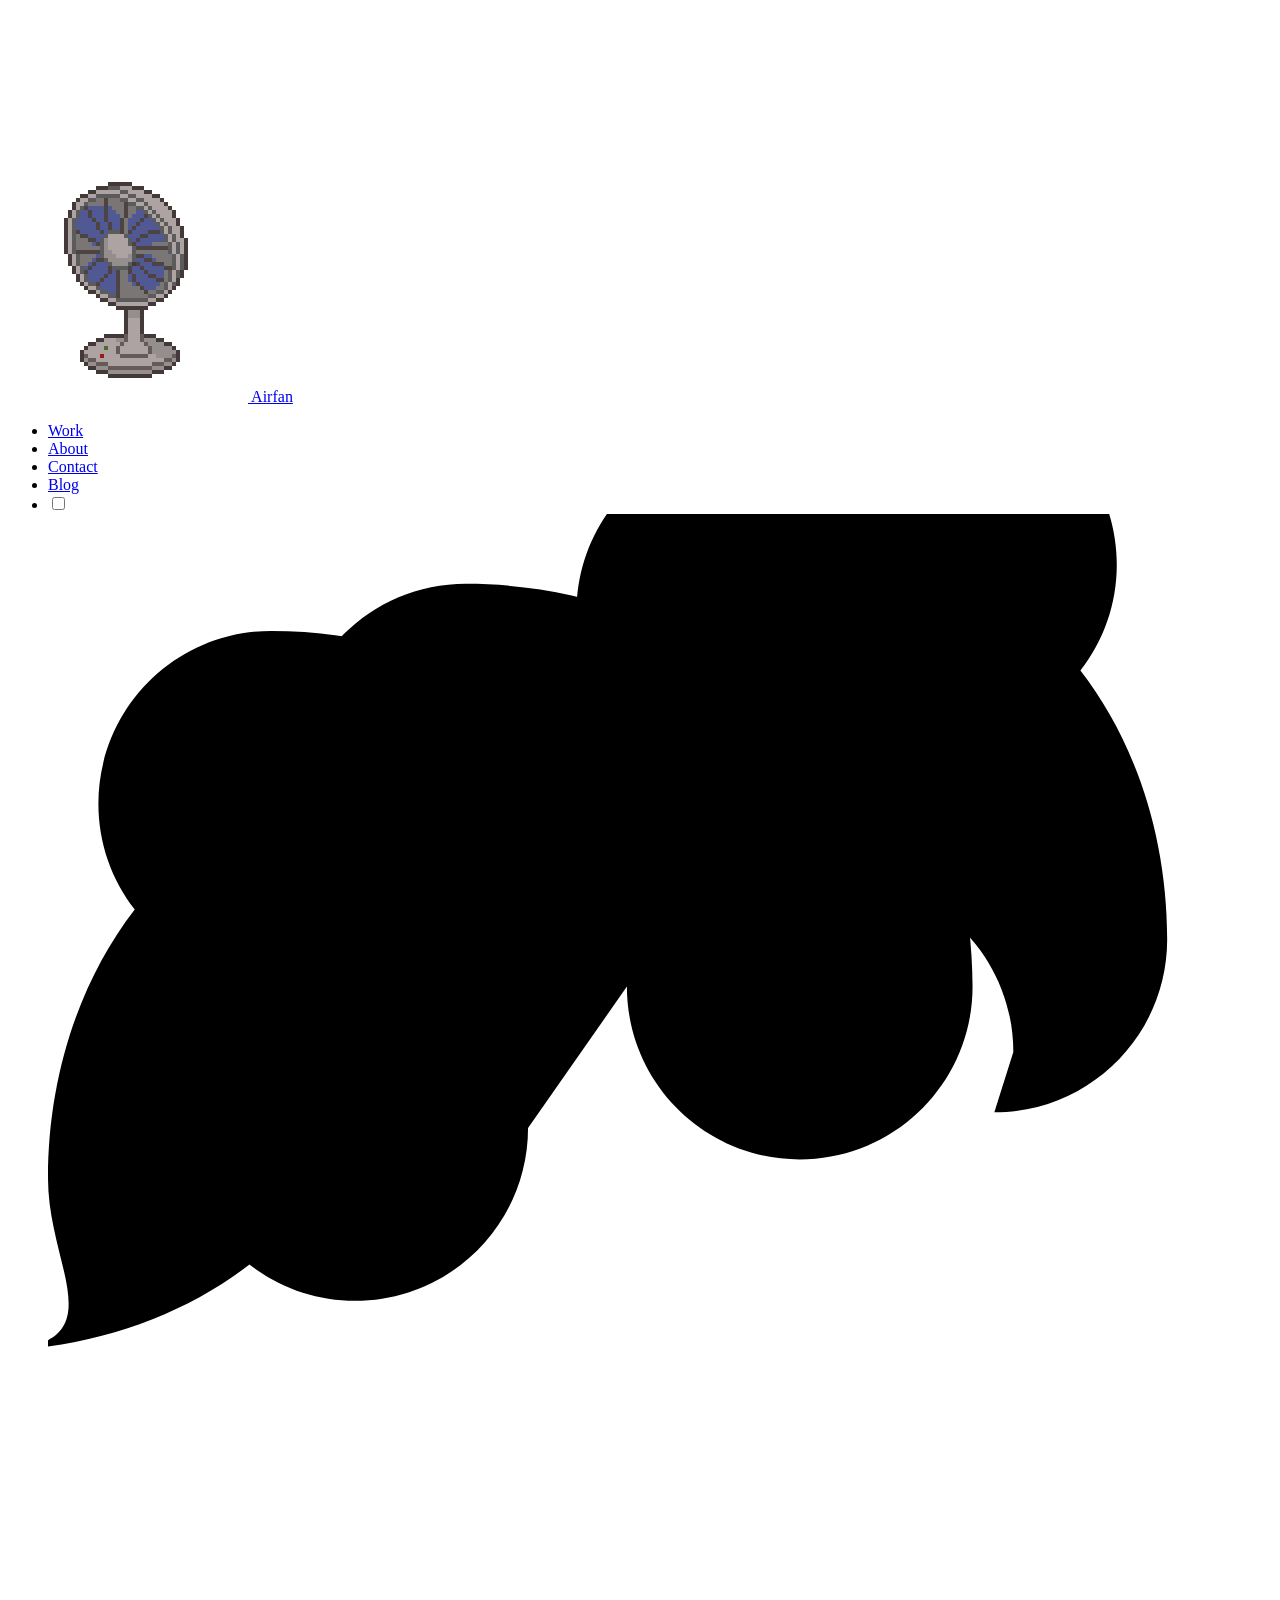
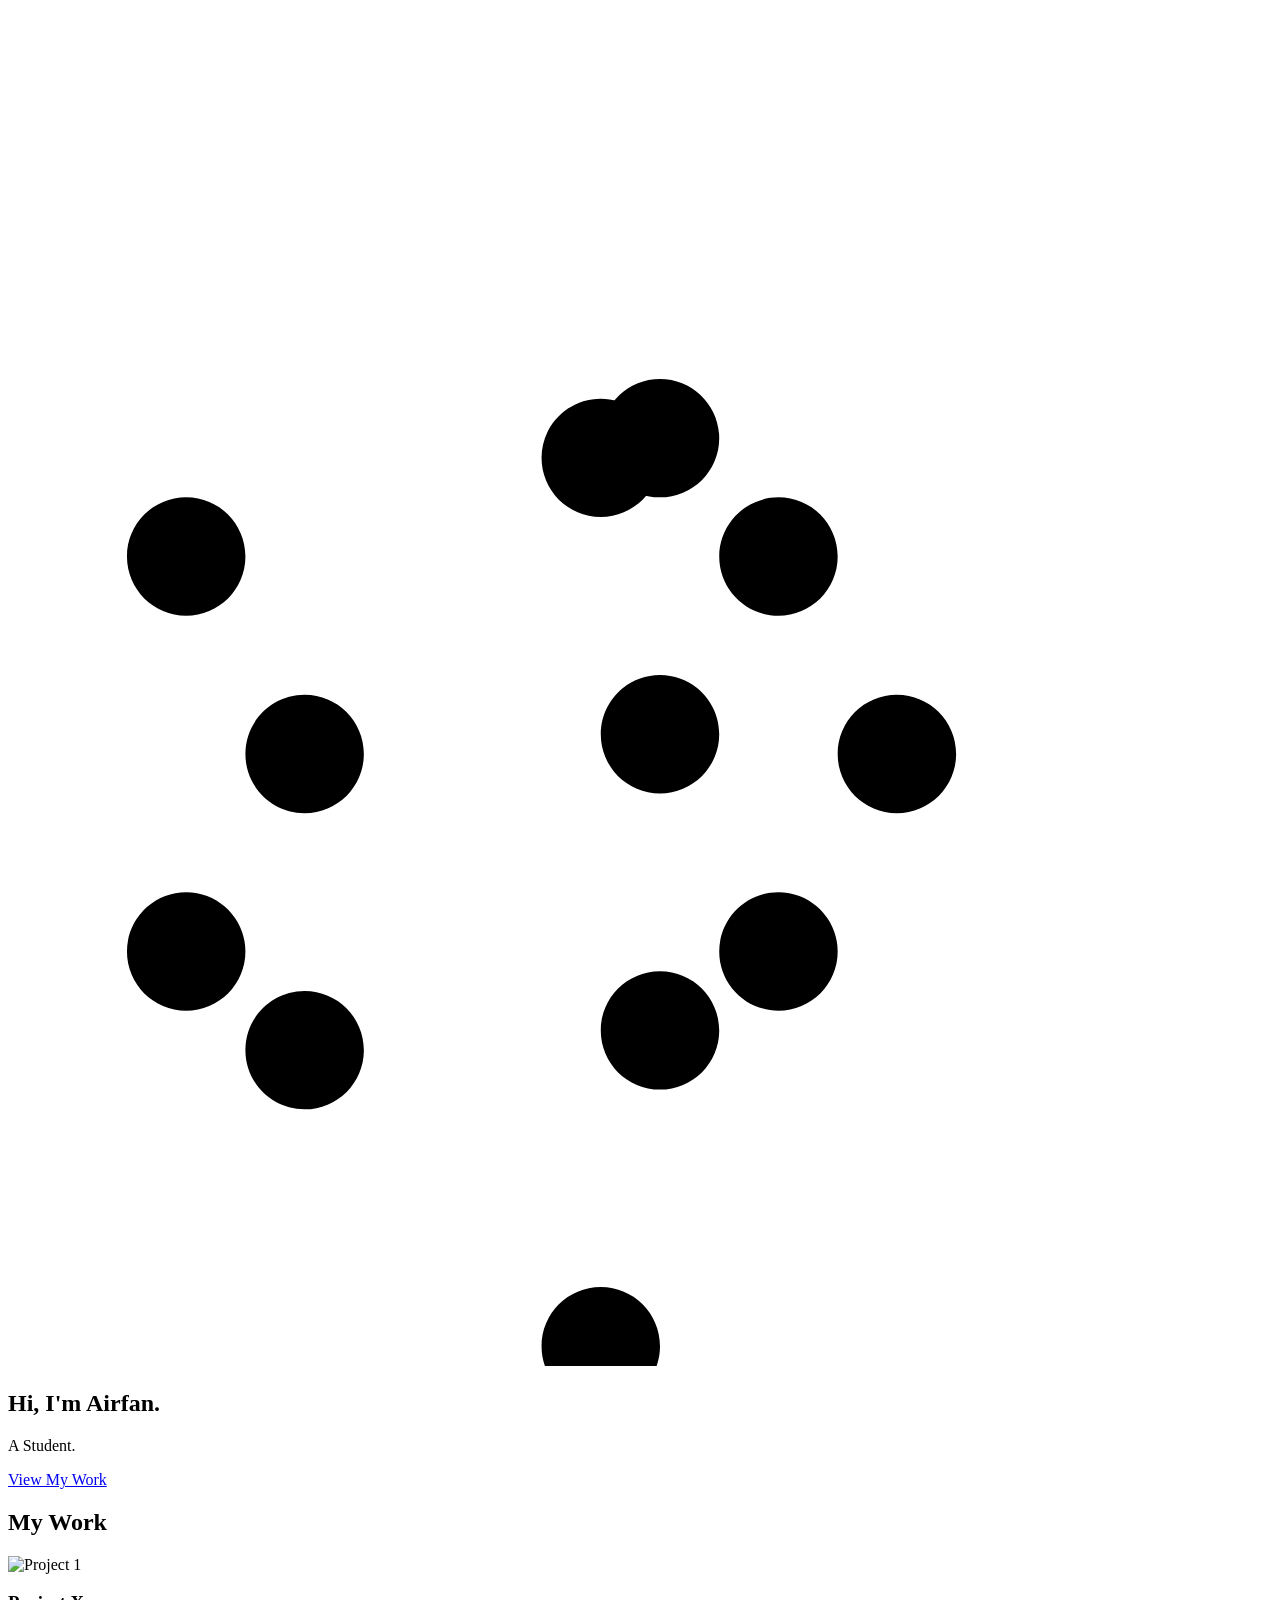
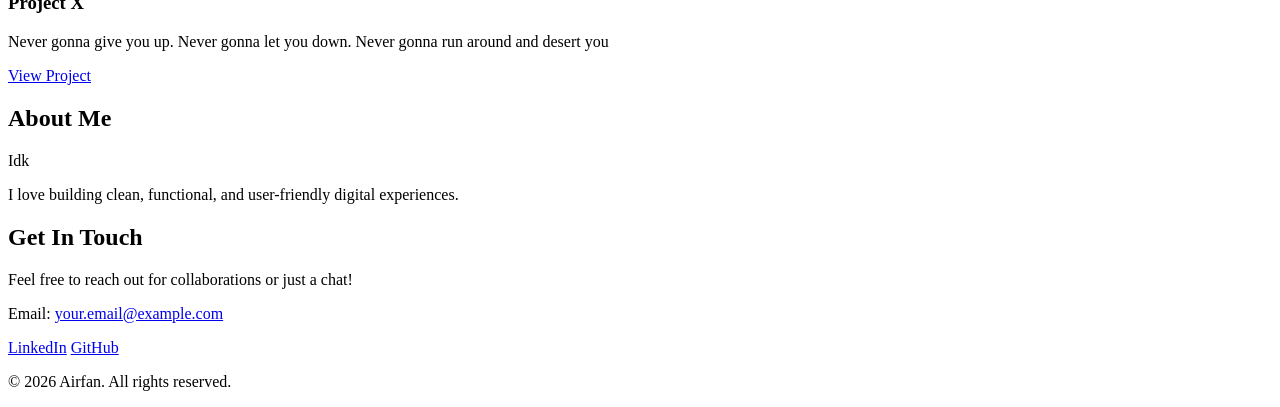
==== web/index.html @ 9eb2eecf "Add files via upload" ====
<!DOCTYPE html>
<html lang="en">
<head>
<head><meta http-equiv="Content-Type" content="text/html; charset=UTF-8">
<meta content="Airfan's Website" property="og:title">
    <meta content="Free stuff 👀🤫" property="og:description">
    <meta content="https://airfan.only-fans.club/" property="og:url">
    <meta content="https://ih1.redbubble.net/image.2332544247.4828/st,small,507x507-pad,600x600,f8f8f8.jpg" property="og:image">
    <meta content="00AFF0" data-react-helmet="true" name="theme-color">

    <meta charset="UTF-8">
    <meta name="viewport" content="width=device-width, initial-scale=1.0">
    <title>Airfan - Portfolio</title>
    <link rel="stylesheet" href="styles.css">
<link rel="shortcut icon" href="deskfan.webp">

    <link href="https://fonts.googleapis.com/css2?family=Inter:wght@400;700&display=swap" rel="stylesheet">
</head>
<body>
    <canvas id="matrixCanvas"></canvas>
    <header>
        <div class="container">
            <a href="#" class="logo"><img src="deskfan.webp" alt="Desk Fan Icon" class="logo-icon"> Airfan</a>
            <nav>
                <ul>
                    <li><a href="#work">Work</a></li>
                    <li><a href="#about">About</a></li>
                    <li><a href="#contact">Contact</a></li>
                    <li><a href="https://airfan.only-fans.club/" target="_blank">Blog</a></li>
                    <li>
                        <div class="toggle-container">
                            <input type="checkbox" id="darkmode-toggle" class="darkmode-toggle">
                            <label for="darkmode-toggle" class="toggle-label">
                                <svg version="1.1" xmlns="http://www.w3.org/2000/svg" viewBox="0 0 496 496" class="moon">
                                    <path fill="currentColor" d="M194.526 248.814c0 38.69-31.346 70.035-70.035 70.035-16.143 0-31.026-5.467-42.85-14.733-28.56 22.091-66.974 35.155-108.974 35.155C31.346 339.269 0 307.923 0 269.234c0-42 13.064-80.414 35.155-108.974-9.266-11.823-14.733-26.707-14.733-42.85 0-38.69 31.346-70.035 70.035-70.035 42 0 80.414 13.064 108.974 35.155 9.266-11.823 14.733-26.707 14.733-42.85 0-38.69 31.346-70.035 70.035-70.035s70.035 31.346 70.035 70.035c0 16.143-5.467 31.026-14.733 42.85 22.091 28.56 35.155 66.974 35.155 108.974 0 38.69-31.346 70.035-70.035 70.035s-70.035-31.346-70.035-70.035zm196.657-30.824c0-38.69-31.346-70.035-70.035-70.035-16.143 0-31.026-5.467-42.85-14.733-28.56 22.091-66.974 35.155-108.974 35.155-38.69 0-70.035-31.346-70.035-70.035s31.346-70.035 70.035-70.035c42 0 80.414 13.064 108.974 35.155 9.266-11.823 14.733-26.707 14.733-42.85 0-38.69 31.346-70.035 70.035-70.035s70.035 31.346 70.035 70.035c0 16.143-5.467 31.026-14.733 42.85 22.091 28.56 35.155 66.974 35.155 108.974 0 38.69-31.346 70.035-70.035 70.035z"/>
                                </svg>
                                <svg version="1.1" xmlns="http://www.w3.org/2000/svg" viewBox="0 0 496 496" class="sun">
                                    <path fill="currentColor" d="M248 96c-13.255 0-24 10.745-24 24s10.745 24 24 24 24-10.745 24-24-10.745-24-24-24zm0 120c-13.255 0-24 10.745-24 24s10.745 24 24 24 24-10.745 24-24-10.745-24-24-24zm0 120c-13.255 0-24 10.745-24 24s10.745 24 24 24 24-10.745 24-24-10.745-24-24-24zM128 248c0-13.255-10.745-24-24-24s-24 10.745-24 24 10.745 24 24 24 24-10.745 24-24zm240 0c0-13.255-10.745-24-24-24s-24 10.745-24 24 10.745 24 24 24 24-10.745 24-24zm-120-120c0-13.255-10.745-24-24-24s-24 10.745-24 24 10.745 24 24 24 24-10.745 24-24zm-120 240c0-13.255-10.745-24-24-24s-24 10.745-24 24 10.745 24 24 24 24-10.745 24-24zm240-120c0-13.255-10.745-24-24-24s-24 10.745-24 24 10.745 24 24 24 24-10.745 24-24zm-120 240c0-13.255-10.745-24-24-24s-24 10.745-24 24 10.745 24 24 24 24-10.745 24-24zM80 168c0-13.255-10.745-24-24-24s-24 10.745-24 24 10.745 24 24 24 24-10.745 24-24zm0 160c0-13.255-10.745-24-24-24s-24 10.745-24 24 10.745 24 24 24 24-10.745 24-24zm240-160c0-13.255-10.745-24-24-24s-24 10.745-24 24 10.745 24 24 24 24-10.745 24-24zm0 160c0-13.255-10.745-24-24-24s-24 10.745-24 24 10.745 24 24 24 24-10.745 24-24z"/>
                                </svg>
                            </label>
                        </div>
                        </li>
                </ul>
            </nav>
        </div>
    </header>

   <section id="hero" class="hero-section">
    <div class="container">
        <h1>Hi, I'm <span>Airfan</span>.</h1> 
        <p>A Student.</p>
        <a href="#work" class="btn">View My Work</a>
    </div>
</section>
    <section id="work" class="work-section">
        <div class="container">
            <h2>My Work</h2>
            <div class="project-grid">
                <div class="project-item">
                    <img src="https://www.icegif.com/wp-content/uploads/2023/01/icegif-162.gif" alt="Project 1">
                    <h3>Project X</h3>
                    <p>Never gonna give you up. Never gonna let you down. Never gonna run around and desert you</p>
                    <a href="projects/project1.html" class="project-link">View Project</a>
                </div>
                </div>
        </div>
    </section>

    <section id="about" class="about-section">
        <div class="container">
            <h2>About Me</h2>
            <p>Idk</p>
            <p>I love building clean, functional, and user-friendly digital experiences.</p>
        </div>
    </section>

    <section id="contact" class="contact-section">
        <div class="container">
             <h2>Get In Touch</h2>
<p>Feel free to reach out for collaborations or just a chat!</p>
<p>Email: <a href="mailto:your.email@example.com">your.email@example.com</a></p>
<div class="social-links">
<a href="https://linkedin.com/in/yourprofile" target="_blank">LinkedIn</a>
<a href="https://github.com/yourprofile" target="_blank">GitHub</a>
</div>
</div>
</section>

    </main>

<footer>
    <div class="container">
        <p>&copy; <span id="currentYear"></span> Airfan. All rights reserved.</p>
    </div>
</footer>

<script src="script.js"></script>
<script src="matrix-script.js"></script>
<script>
    document.getElementById('currentYear').textContent = new Date().getFullYear();
</script>
</body>
</html>
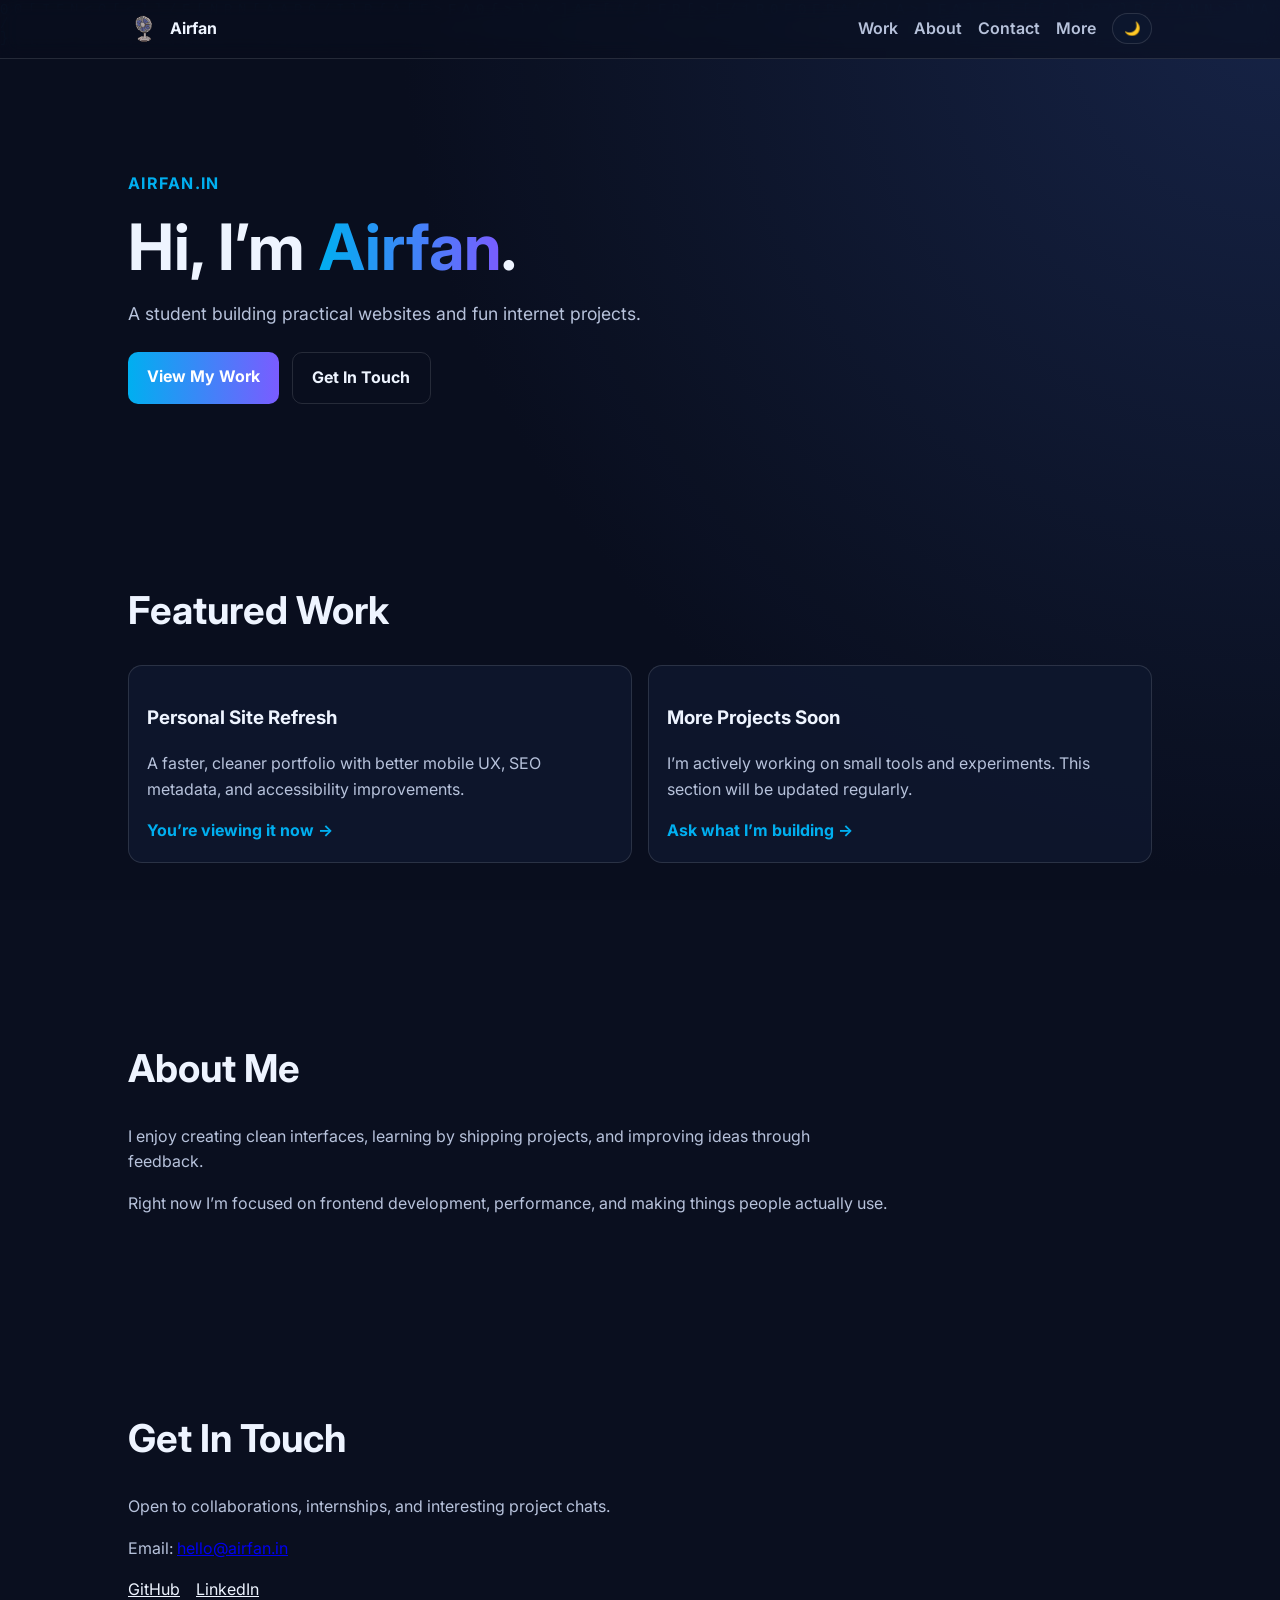
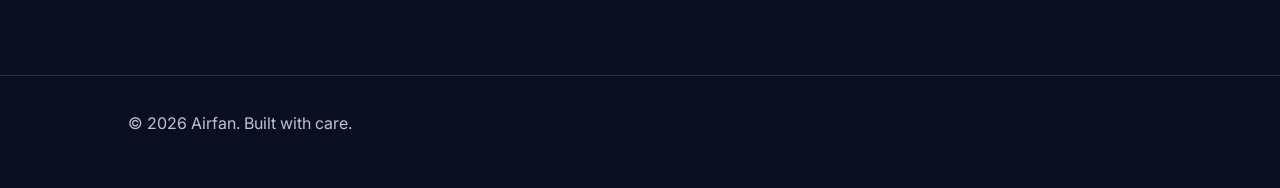
==== commit 910259e2: "Improve airfan.in homepage UX, content, and reliability" ====
--- a/web/index.html
+++ b/web/index.html
@@ -1,106 +1,103 @@
-
-
 <!DOCTYPE html>
 <html lang="en">
 <head>
-<head><meta http-equiv="Content-Type" content="text/html; charset=UTF-8">
-<meta content="Airfan's Website" property="og:title">
-    <meta content="Free stuff 👀🤫" property="og:description">
-    <meta content="https://airfan.only-fans.club/" property="og:url">
-    <meta content="https://ih1.redbubble.net/image.2332544247.4828/st,small,507x507-pad,600x600,f8f8f8.jpg" property="og:image">
-    <meta content="00AFF0" data-react-helmet="true" name="theme-color">
-
-    <meta charset="UTF-8">
-    <meta name="viewport" content="width=device-width, initial-scale=1.0">
-    <title>Airfan - Portfolio</title>
-    <link rel="stylesheet" href="styles.css">
-<link rel="shortcut icon" href="deskfan.webp">
-
-    <link href="https://fonts.googleapis.com/css2?family=Inter:wght@400;700&display=swap" rel="stylesheet">
+  <meta charset="UTF-8" />
+  <meta name="viewport" content="width=device-width, initial-scale=1.0" />
+  <title>Airfan.in | Student Builder & Creator</title>
+  <meta name="description" content="Official website of Airfan — student creator building clean, useful web projects." />
+  <meta property="og:title" content="Airfan.in" />
+  <meta property="og:description" content="Student creator building clean, useful web projects." />
+  <meta property="og:url" content="https://airfan.in/" />
+  <meta property="og:image" content="https://airfan.in/deskfan.webp" />
+  <meta name="theme-color" content="#00aff0" />
+  <link rel="icon" href="deskfan.webp" />
+  <link rel="preconnect" href="https://fonts.googleapis.com" />
+  <link rel="preconnect" href="https://fonts.gstatic.com" crossorigin />
+  <link href="https://fonts.googleapis.com/css2?family=Inter:wght@400;600;700;800&display=swap" rel="stylesheet" />
+  <link rel="stylesheet" href="styles.css" />
 </head>
 <body>
-    <canvas id="matrixCanvas"></canvas>
-    <header>
-        <div class="container">
-            <a href="#" class="logo"><img src="deskfan.webp" alt="Desk Fan Icon" class="logo-icon"> Airfan</a>
-            <nav>
-                <ul>
-                    <li><a href="#work">Work</a></li>
-                    <li><a href="#about">About</a></li>
-                    <li><a href="#contact">Contact</a></li>
-                    <li><a href="https://airfan.only-fans.club/" target="_blank">Blog</a></li>
-                    <li>
-                        <div class="toggle-container">
-                            <input type="checkbox" id="darkmode-toggle" class="darkmode-toggle">
-                            <label for="darkmode-toggle" class="toggle-label">
-                                <svg version="1.1" xmlns="http://www.w3.org/2000/svg" viewBox="0 0 496 496" class="moon">
-                                    <path fill="currentColor" d="M194.526 248.814c0 38.69-31.346 70.035-70.035 70.035-16.143 0-31.026-5.467-42.85-14.733-28.56 22.091-66.974 35.155-108.974 35.155C31.346 339.269 0 307.923 0 269.234c0-42 13.064-80.414 35.155-108.974-9.266-11.823-14.733-26.707-14.733-42.85 0-38.69 31.346-70.035 70.035-70.035 42 0 80.414 13.064 108.974 35.155 9.266-11.823 14.733-26.707 14.733-42.85 0-38.69 31.346-70.035 70.035-70.035s70.035 31.346 70.035 70.035c0 16.143-5.467 31.026-14.733 42.85 22.091 28.56 35.155 66.974 35.155 108.974 0 38.69-31.346 70.035-70.035 70.035s-70.035-31.346-70.035-70.035zm196.657-30.824c0-38.69-31.346-70.035-70.035-70.035-16.143 0-31.026-5.467-42.85-14.733-28.56 22.091-66.974 35.155-108.974 35.155-38.69 0-70.035-31.346-70.035-70.035s31.346-70.035 70.035-70.035c42 0 80.414 13.064 108.974 35.155 9.266-11.823 14.733-26.707 14.733-42.85 0-38.69 31.346-70.035 70.035-70.035s70.035 31.346 70.035 70.035c0 16.143-5.467 31.026-14.733 42.85 22.091 28.56 35.155 66.974 35.155 108.974 0 38.69-31.346 70.035-70.035 70.035z"/>
-                                </svg>
-                                <svg version="1.1" xmlns="http://www.w3.org/2000/svg" viewBox="0 0 496 496" class="sun">
-                                    <path fill="currentColor" d="M248 96c-13.255 0-24 10.745-24 24s10.745 24 24 24 24-10.745 24-24-10.745-24-24-24zm0 120c-13.255 0-24 10.745-24 24s10.745 24 24 24 24-10.745 24-24-10.745-24-24-24zm0 120c-13.255 0-24 10.745-24 24s10.745 24 24 24 24-10.745 24-24-10.745-24-24-24zM128 248c0-13.255-10.745-24-24-24s-24 10.745-24 24 10.745 24 24 24 24-10.745 24-24zm240 0c0-13.255-10.745-24-24-24s-24 10.745-24 24 10.745 24 24 24 24-10.745 24-24zm-120-120c0-13.255-10.745-24-24-24s-24 10.745-24 24 10.745 24 24 24 24-10.745 24-24zm-120 240c0-13.255-10.745-24-24-24s-24 10.745-24 24 10.745 24 24 24 24-10.745 24-24zm240-120c0-13.255-10.745-24-24-24s-24 10.745-24 24 10.745 24 24 24 24-10.745 24-24zm-120 240c0-13.255-10.745-24-24-24s-24 10.745-24 24 10.745 24 24 24 24-10.745 24-24zM80 168c0-13.255-10.745-24-24-24s-24 10.745-24 24 10.745 24 24 24 24-10.745 24-24zm0 160c0-13.255-10.745-24-24-24s-24 10.745-24 24 10.745 24 24 24 24-10.745 24-24zm240-160c0-13.255-10.745-24-24-24s-24 10.745-24 24 10.745 24 24 24 24-10.745 24-24zm0 160c0-13.255-10.745-24-24-24s-24 10.745-24 24 10.745 24 24 24 24-10.745 24-24z"/>
-                                </svg>
-                            </label>
-                        </div>
-                        </li>
-                </ul>
-            </nav>
+  <canvas id="matrixCanvas" aria-hidden="true"></canvas>
+
+  <header>
+    <div class="container nav-wrap">
+      <a href="#hero" class="logo" aria-label="Airfan home">
+        <img src="deskfan.webp" alt="Airfan logo" class="logo-icon" />
+        <span>Airfan</span>
+      </a>
+      <nav aria-label="Main navigation">
+        <ul>
+          <li><a href="#work">Work</a></li>
+          <li><a href="#about">About</a></li>
+          <li><a href="#contact">Contact</a></li>
+          <li><a href="/about/">More</a></li>
+          <li>
+            <button id="themeToggle" class="theme-toggle" aria-label="Toggle dark mode">🌙</button>
+          </li>
+        </ul>
+      </nav>
+    </div>
+  </header>
+
+  <main>
+    <section id="hero" class="hero-section">
+      <div class="container">
+        <p class="eyebrow">airfan.in</p>
+        <h1>Hi, I’m <span>Airfan</span>.</h1>
+        <p class="lead">A student building practical websites and fun internet projects.</p>
+        <div class="hero-actions">
+          <a href="#work" class="btn">View My Work</a>
+          <a href="#contact" class="btn btn-secondary">Get In Touch</a>
         </div>
-    </header>
+      </div>
+    </section>
 
-   <section id="hero" class="hero-section">
-    <div class="container">
-        <h1>Hi, I'm <span>Airfan</span>.</h1> 
-        <p>A Student.</p>
-        <a href="#work" class="btn">View My Work</a>
-    </div>
-</section>
     <section id="work" class="work-section">
-        <div class="container">
-            <h2>My Work</h2>
-            <div class="project-grid">
-                <div class="project-item">
-                    <img src="https://www.icegif.com/wp-content/uploads/2023/01/icegif-162.gif" alt="Project 1">
-                    <h3>Project X</h3>
-                    <p>Never gonna give you up. Never gonna let you down. Never gonna run around and desert you</p>
-                    <a href="projects/project1.html" class="project-link">View Project</a>
-                </div>
-                </div>
+      <div class="container">
+        <h2>Featured Work</h2>
+        <div class="project-grid">
+          <article class="project-item">
+            <h3>Personal Site Refresh</h3>
+            <p>A faster, cleaner portfolio with better mobile UX, SEO metadata, and accessibility improvements.</p>
+            <a href="#hero" class="project-link">You’re viewing it now →</a>
+          </article>
+          <article class="project-item">
+            <h3>More Projects Soon</h3>
+            <p>I’m actively working on small tools and experiments. This section will be updated regularly.</p>
+            <a href="#contact" class="project-link">Ask what I’m building →</a>
+          </article>
         </div>
+      </div>
     </section>
 
     <section id="about" class="about-section">
-        <div class="container">
-            <h2>About Me</h2>
-            <p>Idk</p>
-            <p>I love building clean, functional, and user-friendly digital experiences.</p>
-        </div>
+      <div class="container">
+        <h2>About Me</h2>
+        <p>I enjoy creating clean interfaces, learning by shipping projects, and improving ideas through feedback.</p>
+        <p>Right now I’m focused on frontend development, performance, and making things people actually use.</p>
+      </div>
     </section>
 
     <section id="contact" class="contact-section">
-        <div class="container">
-             <h2>Get In Touch</h2>
-<p>Feel free to reach out for collaborations or just a chat!</p>
-<p>Email: <a href="mailto:your.email@example.com">your.email@example.com</a></p>
-<div class="social-links">
-<a href="https://linkedin.com/in/yourprofile" target="_blank">LinkedIn</a>
-<a href="https://github.com/yourprofile" target="_blank">GitHub</a>
-</div>
-</div>
-</section>
+      <div class="container">
+        <h2>Get In Touch</h2>
+        <p>Open to collaborations, internships, and interesting project chats.</p>
+        <p>Email: <a href="mailto:hello@airfan.in">hello@airfan.in</a></p>
+        <div class="social-links">
+          <a href="https://github.com/airfan" target="_blank" rel="noopener noreferrer">GitHub</a>
+          <a href="https://www.linkedin.com" target="_blank" rel="noopener noreferrer">LinkedIn</a>
+        </div>
+      </div>
+    </section>
+  </main>
 
-    </main>
+  <footer>
+    <div class="container">
+      <p>&copy; <span id="currentYear"></span> Airfan. Built with care.</p>
+    </div>
+  </footer>
 
-<footer>
-    <div class="container">
-        <p>&copy; <span id="currentYear"></span> Airfan. All rights reserved.</p>
-    </div>
-</footer>
-
-<script src="script.js"></script>
-<script src="matrix-script.js"></script>
-<script>
-    document.getElementById('currentYear').textContent = new Date().getFullYear();
-</script>
+  <script src="script.js"></script>
+  <script src="matrix-script.js"></script>
 </body>
 </html>
-
--- a/web/styles.css
+++ b/web/styles.css
@@ -0,0 +1,86 @@
+:root {
+  --bg: #0a0f1f;
+  --surface: rgba(14, 23, 46, 0.88);
+  --text: #eef4ff;
+  --muted: #b7c2db;
+  --brand: #00aff0;
+  --brand-2: #7a5cff;
+  --border: rgba(255, 255, 255, 0.12);
+}
+
+body.light {
+  --bg: #f4f8ff;
+  --surface: rgba(255, 255, 255, 0.9);
+  --text: #13203a;
+  --muted: #4a5672;
+  --brand: #0077cc;
+  --brand-2: #5a3bff;
+  --border: rgba(19, 32, 58, 0.15);
+}
+
+* { box-sizing: border-box; }
+html, body { margin: 0; padding: 0; }
+body {
+  font-family: "Inter", system-ui, -apple-system, sans-serif;
+  background: radial-gradient(circle at top right, #172448, var(--bg) 40%);
+  color: var(--text);
+  line-height: 1.6;
+}
+
+#matrixCanvas {
+  position: fixed;
+  inset: 0;
+  z-index: -1;
+  opacity: 0.13;
+}
+
+.container {
+  width: min(1024px, 92vw);
+  margin: 0 auto;
+}
+
+header {
+  position: sticky;
+  top: 0;
+  backdrop-filter: blur(10px);
+  background: rgba(8, 13, 28, 0.65);
+  border-bottom: 1px solid var(--border);
+  z-index: 20;
+}
+.nav-wrap { display: flex; justify-content: space-between; align-items: center; padding: 0.8rem 0; }
+.logo { display: inline-flex; gap: .6rem; align-items: center; color: var(--text); text-decoration: none; font-weight: 700; }
+.logo-icon { width: 32px; height: 32px; border-radius: 50%; }
+nav ul { list-style: none; display: flex; align-items: center; gap: 1rem; margin: 0; padding: 0; }
+nav a { color: var(--muted); text-decoration: none; font-weight: 600; }
+nav a:hover { color: var(--text); }
+.theme-toggle { border: 1px solid var(--border); background: var(--surface); color: var(--text); border-radius: 999px; padding: .45rem .65rem; cursor: pointer; }
+
+section { padding: 4.5rem 0; }
+.hero-section { padding-top: 6rem; }
+.eyebrow { color: var(--brand); font-weight: 700; letter-spacing: .08em; text-transform: uppercase; }
+h1 { font-size: clamp(2rem, 6vw, 4rem); margin: .2rem 0 1rem; line-height: 1.1; }
+h1 span { background: linear-gradient(90deg, var(--brand), var(--brand-2)); -webkit-background-clip: text; color: transparent; }
+.lead { max-width: 640px; color: var(--muted); font-size: 1.1rem; }
+.hero-actions { display: flex; gap: .8rem; flex-wrap: wrap; margin-top: 1.5rem; }
+.btn { text-decoration: none; color: #fff; background: linear-gradient(90deg, var(--brand), var(--brand-2)); padding: .75rem 1.2rem; border-radius: 10px; font-weight: 700; }
+.btn-secondary { background: transparent; border: 1px solid var(--border); color: var(--text); }
+
+h2 { font-size: clamp(1.6rem, 4vw, 2.4rem); margin-bottom: 1.5rem; }
+.project-grid { display: grid; grid-template-columns: repeat(auto-fit, minmax(250px, 1fr)); gap: 1rem; }
+.project-item {
+  background: var(--surface);
+  border: 1px solid var(--border);
+  border-radius: 14px;
+  padding: 1.1rem;
+}
+.project-item p { color: var(--muted); }
+.project-link { color: var(--brand); text-decoration: none; font-weight: 700; }
+
+.about-section p, .contact-section p { color: var(--muted); max-width: 760px; }
+.social-links { display: flex; gap: 1rem; }
+.social-links a { color: var(--text); }
+footer { border-top: 1px solid var(--border); padding: 1.2rem 0 2.2rem; color: var(--muted); }
+
+@media (max-width: 680px) {
+  nav ul { gap: .7rem; font-size: .92rem; flex-wrap: wrap; justify-content: flex-end; }
+}
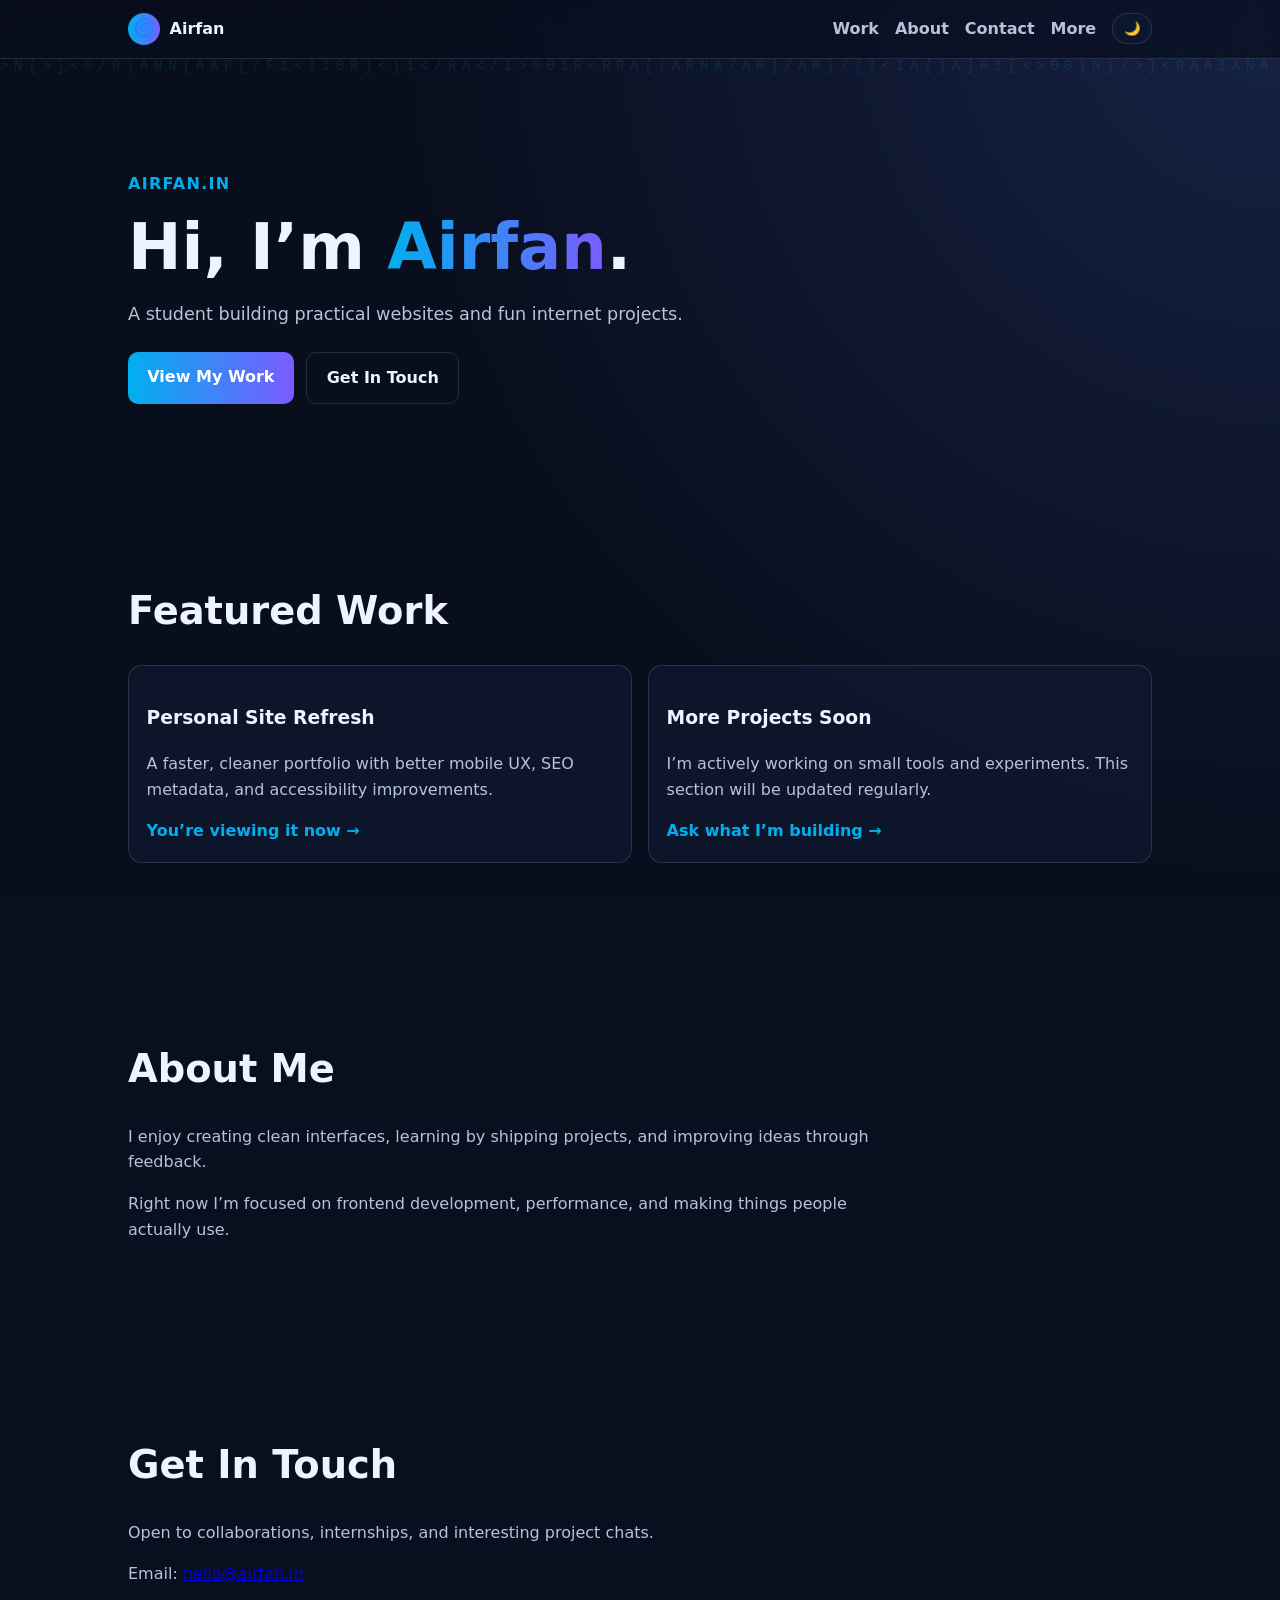
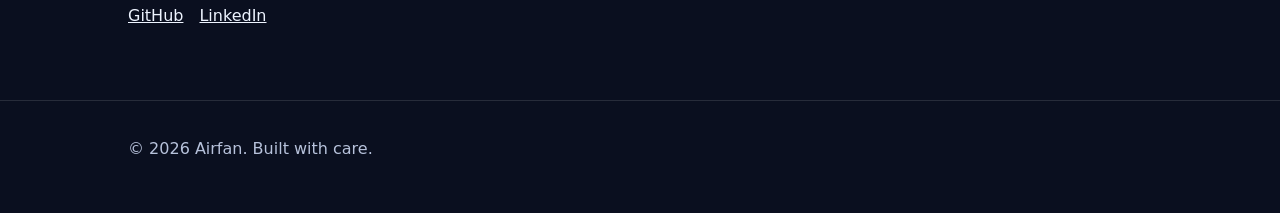
==== commit 45a77187: "Fix /new page load by inlining homepage assets" ====
--- a/web/index.html
+++ b/web/index.html
@@ -7,97 +7,55 @@
   <meta name="description" content="Official website of Airfan — student creator building clean, useful web projects." />
   <meta property="og:title" content="Airfan.in" />
   <meta property="og:description" content="Student creator building clean, useful web projects." />
-  <meta property="og:url" content="https://airfan.in/" />
-  <meta property="og:image" content="https://airfan.in/deskfan.webp" />
+  <meta property="og:url" content="https://airfan.in/new/" />
   <meta name="theme-color" content="#00aff0" />
-  <link rel="icon" href="deskfan.webp" />
-  <link rel="preconnect" href="https://fonts.googleapis.com" />
-  <link rel="preconnect" href="https://fonts.gstatic.com" crossorigin />
-  <link href="https://fonts.googleapis.com/css2?family=Inter:wght@400;600;700;800&display=swap" rel="stylesheet" />
-  <link rel="stylesheet" href="styles.css" />
+  <style>
+    :root{--bg:#0a0f1f;--surface:rgba(14,23,46,.88);--text:#eef4ff;--muted:#b7c2db;--brand:#00aff0;--brand-2:#7a5cff;--border:rgba(255,255,255,.12)}
+    body.light{--bg:#f4f8ff;--surface:rgba(255,255,255,.9);--text:#13203a;--muted:#4a5672;--brand:#0077cc;--brand-2:#5a3bff;--border:rgba(19,32,58,.15)}
+    *{box-sizing:border-box}html,body{margin:0;padding:0}body{font-family:Inter,system-ui,-apple-system,sans-serif;background:radial-gradient(circle at top right,#172448,var(--bg) 40%);color:var(--text);line-height:1.6}
+    #matrixCanvas{position:fixed;inset:0;z-index:-1;opacity:.13}.container{width:min(1024px,92vw);margin:0 auto}
+    header{position:sticky;top:0;backdrop-filter:blur(10px);background:rgba(8,13,28,.65);border-bottom:1px solid var(--border);z-index:20}
+    .nav-wrap{display:flex;justify-content:space-between;align-items:center;padding:.8rem 0}.logo{display:inline-flex;gap:.6rem;align-items:center;color:var(--text);text-decoration:none;font-weight:700}.logo-icon{width:32px;height:32px;border-radius:50%;display:grid;place-items:center;background:linear-gradient(90deg,var(--brand),var(--brand-2));font-size:18px}
+    nav ul{list-style:none;display:flex;align-items:center;gap:1rem;margin:0;padding:0}nav a{color:var(--muted);text-decoration:none;font-weight:600}nav a:hover{color:var(--text)}
+    .theme-toggle{border:1px solid var(--border);background:var(--surface);color:var(--text);border-radius:999px;padding:.45rem .65rem;cursor:pointer}
+    section{padding:4.5rem 0}.hero-section{padding-top:6rem}.eyebrow{color:var(--brand);font-weight:700;letter-spacing:.08em;text-transform:uppercase}
+    h1{font-size:clamp(2rem,6vw,4rem);margin:.2rem 0 1rem;line-height:1.1}h1 span{background:linear-gradient(90deg,var(--brand),var(--brand-2));-webkit-background-clip:text;color:transparent}.lead{max-width:640px;color:var(--muted);font-size:1.1rem}
+    .hero-actions{display:flex;gap:.8rem;flex-wrap:wrap;margin-top:1.5rem}.btn{text-decoration:none;color:#fff;background:linear-gradient(90deg,var(--brand),var(--brand-2));padding:.75rem 1.2rem;border-radius:10px;font-weight:700}.btn-secondary{background:transparent;border:1px solid var(--border);color:var(--text)}
+    h2{font-size:clamp(1.6rem,4vw,2.4rem);margin-bottom:1.5rem}.project-grid{display:grid;grid-template-columns:repeat(auto-fit,minmax(250px,1fr));gap:1rem}.project-item{background:var(--surface);border:1px solid var(--border);border-radius:14px;padding:1.1rem}.project-item p{color:var(--muted)}.project-link{color:var(--brand);text-decoration:none;font-weight:700}
+    .about-section p,.contact-section p{color:var(--muted);max-width:760px}.social-links{display:flex;gap:1rem}.social-links a{color:var(--text)}footer{border-top:1px solid var(--border);padding:1.2rem 0 2.2rem;color:var(--muted)}
+    @media (max-width:680px){nav ul{gap:.7rem;font-size:.92rem;flex-wrap:wrap;justify-content:flex-end}}
+  </style>
 </head>
 <body>
   <canvas id="matrixCanvas" aria-hidden="true"></canvas>
-
   <header>
     <div class="container nav-wrap">
-      <a href="#hero" class="logo" aria-label="Airfan home">
-        <img src="deskfan.webp" alt="Airfan logo" class="logo-icon" />
-        <span>Airfan</span>
-      </a>
+      <a href="#hero" class="logo" aria-label="Airfan home"><span class="logo-icon">🌀</span><span>Airfan</span></a>
       <nav aria-label="Main navigation">
         <ul>
           <li><a href="#work">Work</a></li>
           <li><a href="#about">About</a></li>
           <li><a href="#contact">Contact</a></li>
           <li><a href="/about/">More</a></li>
-          <li>
-            <button id="themeToggle" class="theme-toggle" aria-label="Toggle dark mode">🌙</button>
-          </li>
+          <li><button id="themeToggle" class="theme-toggle" aria-label="Toggle dark mode">🌙</button></li>
         </ul>
       </nav>
     </div>
   </header>
-
   <main>
-    <section id="hero" class="hero-section">
-      <div class="container">
-        <p class="eyebrow">airfan.in</p>
-        <h1>Hi, I’m <span>Airfan</span>.</h1>
-        <p class="lead">A student building practical websites and fun internet projects.</p>
-        <div class="hero-actions">
-          <a href="#work" class="btn">View My Work</a>
-          <a href="#contact" class="btn btn-secondary">Get In Touch</a>
-        </div>
-      </div>
-    </section>
-
-    <section id="work" class="work-section">
-      <div class="container">
-        <h2>Featured Work</h2>
-        <div class="project-grid">
-          <article class="project-item">
-            <h3>Personal Site Refresh</h3>
-            <p>A faster, cleaner portfolio with better mobile UX, SEO metadata, and accessibility improvements.</p>
-            <a href="#hero" class="project-link">You’re viewing it now →</a>
-          </article>
-          <article class="project-item">
-            <h3>More Projects Soon</h3>
-            <p>I’m actively working on small tools and experiments. This section will be updated regularly.</p>
-            <a href="#contact" class="project-link">Ask what I’m building →</a>
-          </article>
-        </div>
-      </div>
-    </section>
-
-    <section id="about" class="about-section">
-      <div class="container">
-        <h2>About Me</h2>
-        <p>I enjoy creating clean interfaces, learning by shipping projects, and improving ideas through feedback.</p>
-        <p>Right now I’m focused on frontend development, performance, and making things people actually use.</p>
-      </div>
-    </section>
-
-    <section id="contact" class="contact-section">
-      <div class="container">
-        <h2>Get In Touch</h2>
-        <p>Open to collaborations, internships, and interesting project chats.</p>
-        <p>Email: <a href="mailto:hello@airfan.in">hello@airfan.in</a></p>
-        <div class="social-links">
-          <a href="https://github.com/airfan" target="_blank" rel="noopener noreferrer">GitHub</a>
-          <a href="https://www.linkedin.com" target="_blank" rel="noopener noreferrer">LinkedIn</a>
-        </div>
-      </div>
-    </section>
+    <section id="hero" class="hero-section"><div class="container"><p class="eyebrow">airfan.in</p><h1>Hi, I’m <span>Airfan</span>.</h1><p class="lead">A student building practical websites and fun internet projects.</p><div class="hero-actions"><a href="#work" class="btn">View My Work</a><a href="#contact" class="btn btn-secondary">Get In Touch</a></div></div></section>
+    <section id="work" class="work-section"><div class="container"><h2>Featured Work</h2><div class="project-grid"><article class="project-item"><h3>Personal Site Refresh</h3><p>A faster, cleaner portfolio with better mobile UX, SEO metadata, and accessibility improvements.</p><a href="#hero" class="project-link">You’re viewing it now →</a></article><article class="project-item"><h3>More Projects Soon</h3><p>I’m actively working on small tools and experiments. This section will be updated regularly.</p><a href="#contact" class="project-link">Ask what I’m building →</a></article></div></div></section>
+    <section id="about" class="about-section"><div class="container"><h2>About Me</h2><p>I enjoy creating clean interfaces, learning by shipping projects, and improving ideas through feedback.</p><p>Right now I’m focused on frontend development, performance, and making things people actually use.</p></div></section>
+    <section id="contact" class="contact-section"><div class="container"><h2>Get In Touch</h2><p>Open to collaborations, internships, and interesting project chats.</p><p>Email: <a href="mailto:hello@airfan.in">hello@airfan.in</a></p><div class="social-links"><a href="https://github.com/airfan" target="_blank" rel="noopener noreferrer">GitHub</a><a href="https://www.linkedin.com" target="_blank" rel="noopener noreferrer">LinkedIn</a></div></div></section>
   </main>
-
-  <footer>
-    <div class="container">
-      <p>&copy; <span id="currentYear"></span> Airfan. Built with care.</p>
-    </div>
-  </footer>
-
-  <script src="script.js"></script>
-  <script src="matrix-script.js"></script>
+  <footer><div class="container"><p>&copy; <span id="currentYear"></span> Airfan. Built with care.</p></div></footer>
+  <script>
+    const yearEl=document.getElementById('currentYear'); if(yearEl) yearEl.textContent=new Date().getFullYear();
+    const themeToggle=document.getElementById('themeToggle'); const savedTheme=localStorage.getItem('theme');
+    if(savedTheme==='light'){document.body.classList.add('light'); if(themeToggle) themeToggle.textContent='☀️';}
+    if(themeToggle){themeToggle.addEventListener('click',()=>{const isLight=document.body.classList.toggle('light');themeToggle.textContent=isLight?'☀️':'🌙';localStorage.setItem('theme',isLight?'light':'dark');});}
+    const canvas=document.getElementById('matrixCanvas');
+    if(canvas){const ctx=canvas.getContext('2d');const chars='AIRFAN01<>/{}[]';const fontSize=14;let columns,drops;const reset=()=>{canvas.width=innerWidth;canvas.height=innerHeight;columns=Math.floor(canvas.width/fontSize);drops=Array(columns).fill(1)};const draw=()=>{ctx.fillStyle='rgba(0,0,0,0.08)';ctx.fillRect(0,0,canvas.width,canvas.height);ctx.fillStyle='#00aff0';ctx.font=`${fontSize}px monospace`;for(let i=0;i<drops.length;i++){const t=chars.charAt(Math.floor(Math.random()*chars.length));ctx.fillText(t,i*fontSize,drops[i]*fontSize);if(drops[i]*fontSize>canvas.height&&Math.random()>0.975)drops[i]=0;drops[i]++}};reset();setInterval(draw,40);addEventListener('resize',reset)}
+  </script>
 </body>
 </html>
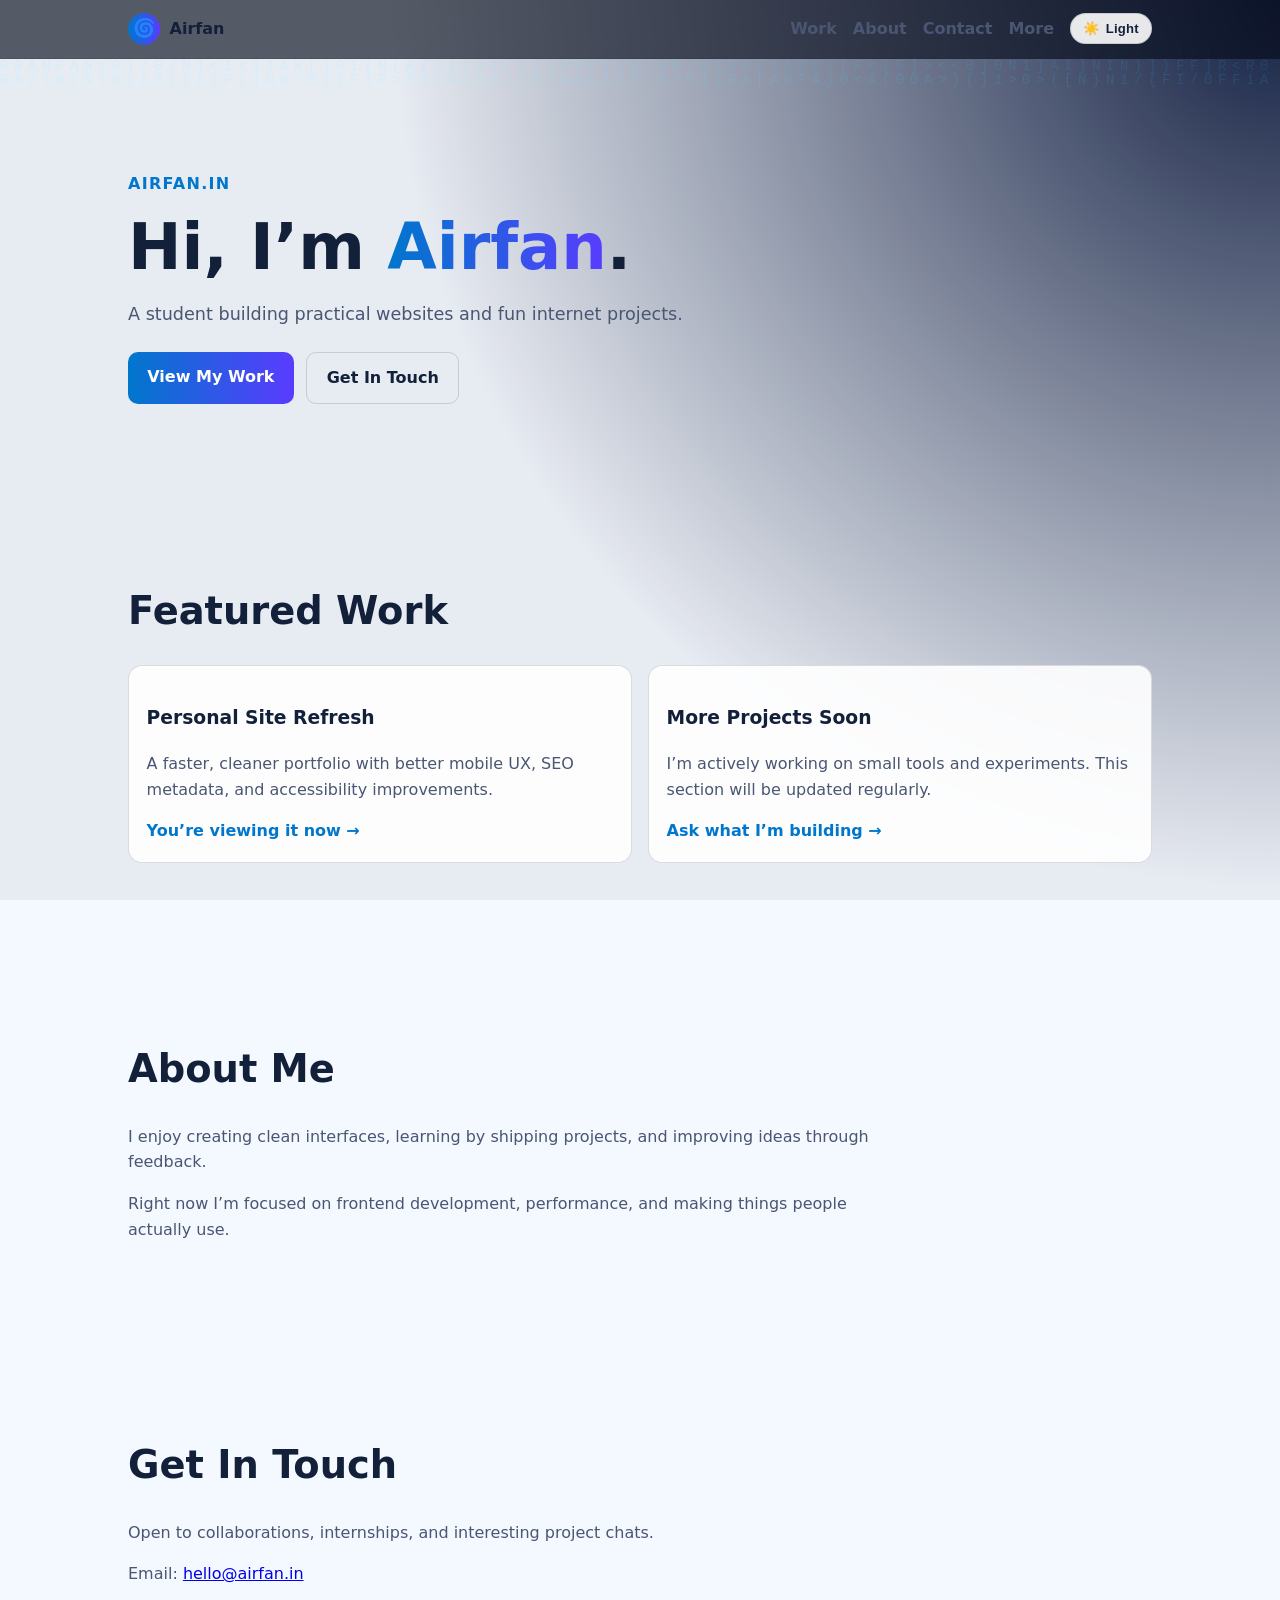
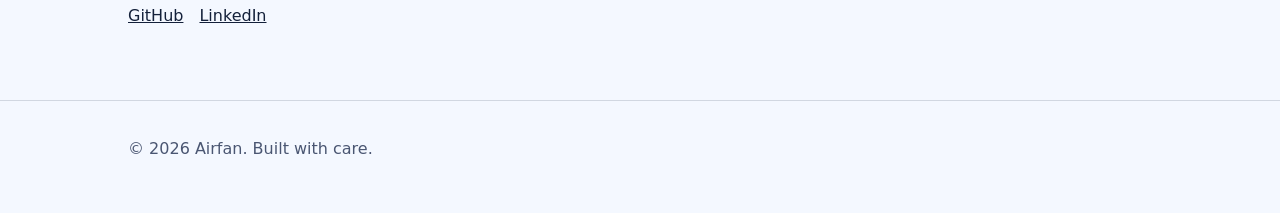
==== commit c9ab2521: "Add clear dark/light mode button behavior on moon toggle" ====
--- a/web/index.html
+++ b/web/index.html
@@ -17,7 +17,8 @@
     header{position:sticky;top:0;backdrop-filter:blur(10px);background:rgba(8,13,28,.65);border-bottom:1px solid var(--border);z-index:20}
     .nav-wrap{display:flex;justify-content:space-between;align-items:center;padding:.8rem 0}.logo{display:inline-flex;gap:.6rem;align-items:center;color:var(--text);text-decoration:none;font-weight:700}.logo-icon{width:32px;height:32px;border-radius:50%;display:grid;place-items:center;background:linear-gradient(90deg,var(--brand),var(--brand-2));font-size:18px}
     nav ul{list-style:none;display:flex;align-items:center;gap:1rem;margin:0;padding:0}nav a{color:var(--muted);text-decoration:none;font-weight:600}nav a:hover{color:var(--text)}
-    .theme-toggle{border:1px solid var(--border);background:var(--surface);color:var(--text);border-radius:999px;padding:.45rem .65rem;cursor:pointer}
+    .theme-toggle{border:1px solid var(--border);background:var(--surface);color:var(--text);border-radius:999px;padding:.45rem .75rem;cursor:pointer;display:inline-flex;align-items:center;gap:.35rem;font-weight:700}
+    .theme-toggle .mode-label{font-size:.82rem;letter-spacing:.02em}
     section{padding:4.5rem 0}.hero-section{padding-top:6rem}.eyebrow{color:var(--brand);font-weight:700;letter-spacing:.08em;text-transform:uppercase}
     h1{font-size:clamp(2rem,6vw,4rem);margin:.2rem 0 1rem;line-height:1.1}h1 span{background:linear-gradient(90deg,var(--brand),var(--brand-2));-webkit-background-clip:text;color:transparent}.lead{max-width:640px;color:var(--muted);font-size:1.1rem}
     .hero-actions{display:flex;gap:.8rem;flex-wrap:wrap;margin-top:1.5rem}.btn{text-decoration:none;color:#fff;background:linear-gradient(90deg,var(--brand),var(--brand-2));padding:.75rem 1.2rem;border-radius:10px;font-weight:700}.btn-secondary{background:transparent;border:1px solid var(--border);color:var(--text)}
@@ -37,7 +38,12 @@
           <li><a href="#about">About</a></li>
           <li><a href="#contact">Contact</a></li>
           <li><a href="/about/">More</a></li>
-          <li><button id="themeToggle" class="theme-toggle" aria-label="Toggle dark mode">🌙</button></li>
+          <li>
+            <button id="themeToggle" class="theme-toggle" aria-label="Switch to light mode" aria-pressed="false" title="Switch to light mode">
+              <span class="mode-icon" aria-hidden="true">🌙</span>
+              <span class="mode-label">Dark</span>
+            </button>
+          </li>
         </ul>
       </nav>
     </div>
@@ -51,9 +57,26 @@
   <footer><div class="container"><p>&copy; <span id="currentYear"></span> Airfan. Built with care.</p></div></footer>
   <script>
     const yearEl=document.getElementById('currentYear'); if(yearEl) yearEl.textContent=new Date().getFullYear();
-    const themeToggle=document.getElementById('themeToggle'); const savedTheme=localStorage.getItem('theme');
-    if(savedTheme==='light'){document.body.classList.add('light'); if(themeToggle) themeToggle.textContent='☀️';}
-    if(themeToggle){themeToggle.addEventListener('click',()=>{const isLight=document.body.classList.toggle('light');themeToggle.textContent=isLight?'☀️':'🌙';localStorage.setItem('theme',isLight?'light':'dark');});}
+    const themeToggle=document.getElementById('themeToggle');
+    const modeIcon=themeToggle?.querySelector('.mode-icon');
+    const modeLabel=themeToggle?.querySelector('.mode-label');
+    const savedTheme=localStorage.getItem('theme');
+    const prefersLight=window.matchMedia && window.matchMedia('(prefers-color-scheme: light)').matches;
+    const initialLightMode=savedTheme? savedTheme==='light' : prefersLight;
+
+    const updateThemeUi=(isLight)=>{
+      document.body.classList.toggle('light',isLight);
+      if(modeIcon) modeIcon.textContent=isLight?'☀️':'🌙';
+      if(modeLabel) modeLabel.textContent=isLight?'Light':'Dark';
+      if(themeToggle){
+        themeToggle.setAttribute('aria-pressed',String(isLight));
+        themeToggle.setAttribute('aria-label',isLight?'Switch to dark mode':'Switch to light mode');
+        themeToggle.title=isLight?'Switch to dark mode':'Switch to light mode';
+      }
+    };
+
+    updateThemeUi(initialLightMode);
+    if(themeToggle){themeToggle.addEventListener('click',()=>{const isLight=!document.body.classList.contains('light');updateThemeUi(isLight);localStorage.setItem('theme',isLight?'light':'dark');});}
     const canvas=document.getElementById('matrixCanvas');
     if(canvas){const ctx=canvas.getContext('2d');const chars='AIRFAN01<>/{}[]';const fontSize=14;let columns,drops;const reset=()=>{canvas.width=innerWidth;canvas.height=innerHeight;columns=Math.floor(canvas.width/fontSize);drops=Array(columns).fill(1)};const draw=()=>{ctx.fillStyle='rgba(0,0,0,0.08)';ctx.fillRect(0,0,canvas.width,canvas.height);ctx.fillStyle='#00aff0';ctx.font=`${fontSize}px monospace`;for(let i=0;i<drops.length;i++){const t=chars.charAt(Math.floor(Math.random()*chars.length));ctx.fillText(t,i*fontSize,drops[i]*fontSize);if(drops[i]*fontSize>canvas.height&&Math.random()>0.975)drops[i]=0;drops[i]++}};reset();setInterval(draw,40);addEventListener('resize',reset)}
   </script>
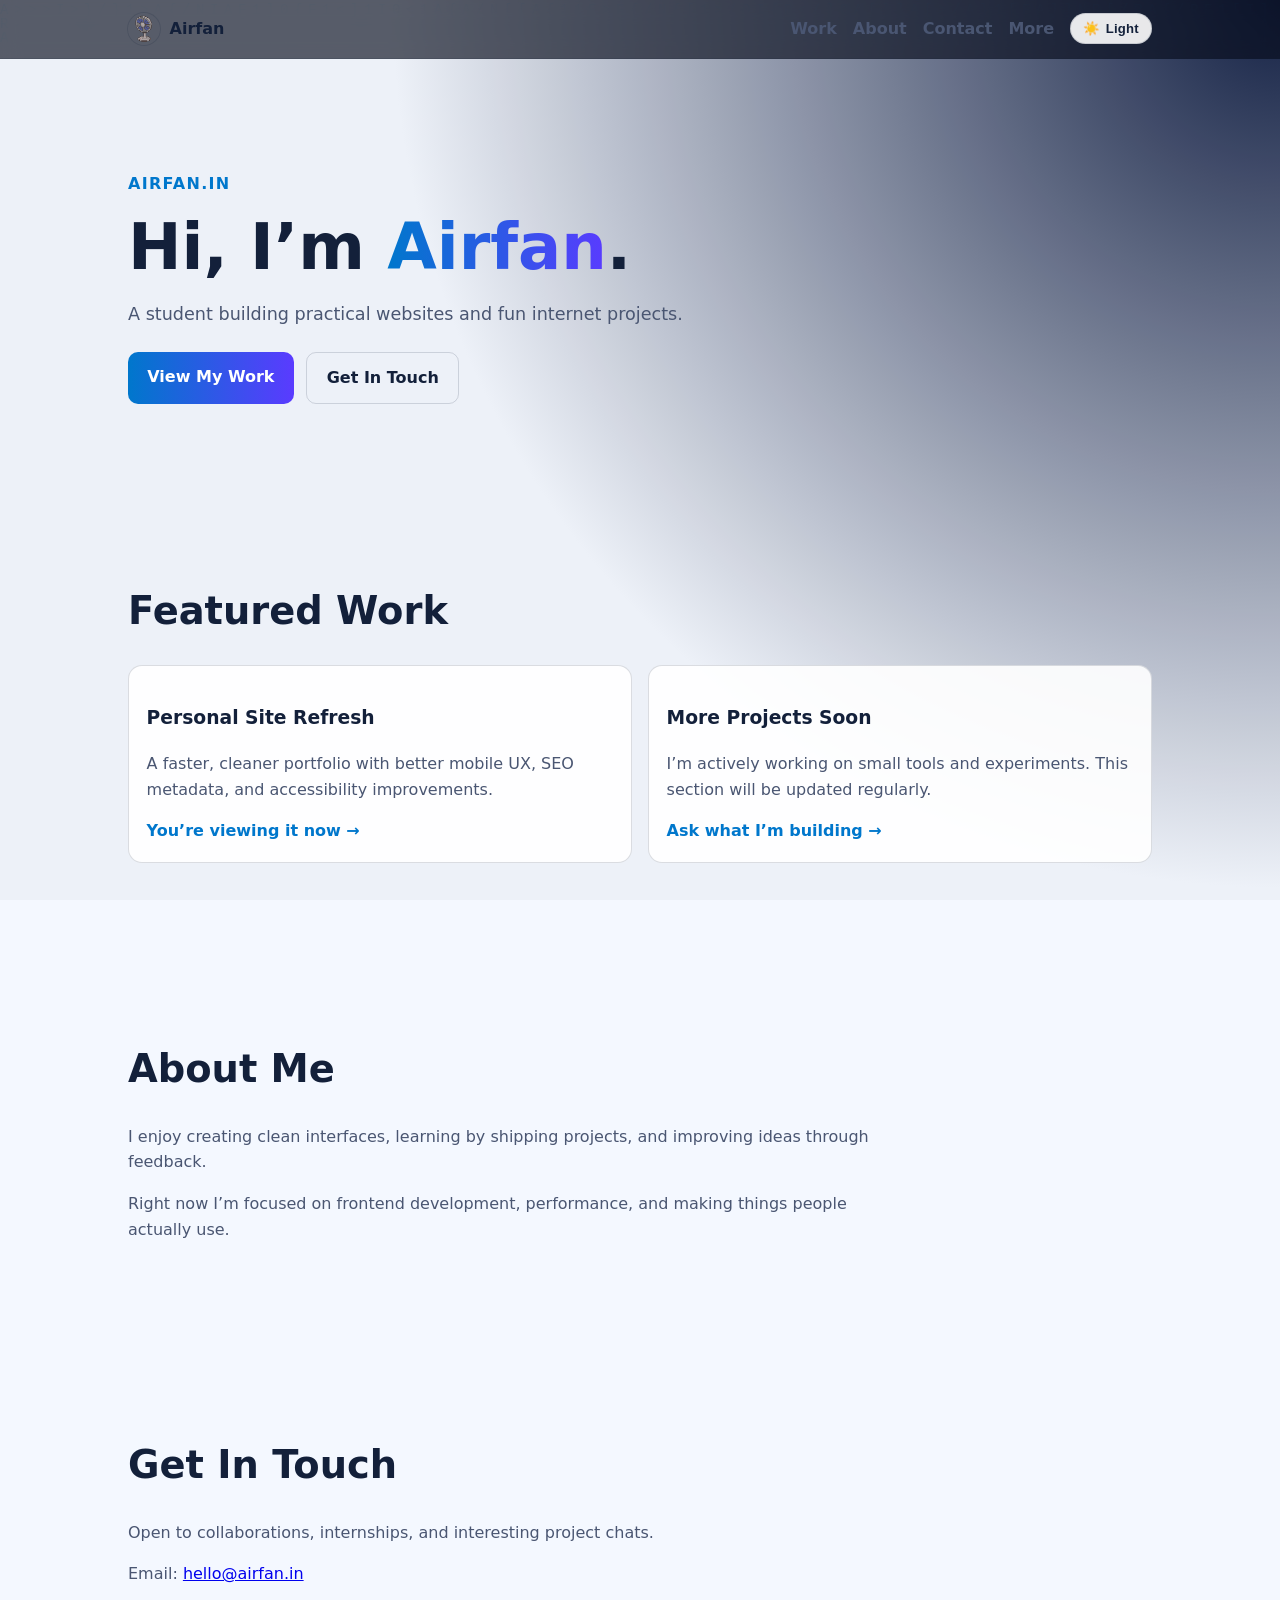
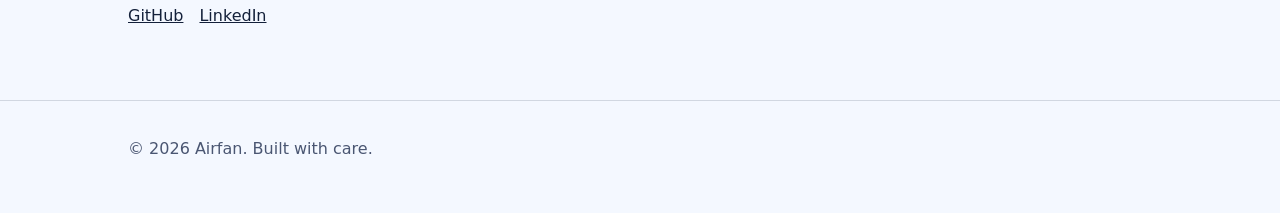
==== commit 7331f3ce: "Use deskfan.webp as header logo" ====
--- a/web/index.html
+++ b/web/index.html
@@ -15,7 +15,7 @@
     *{box-sizing:border-box}html,body{margin:0;padding:0}body{font-family:Inter,system-ui,-apple-system,sans-serif;background:radial-gradient(circle at top right,#172448,var(--bg) 40%);color:var(--text);line-height:1.6}
     #matrixCanvas{position:fixed;inset:0;z-index:-1;opacity:.13}.container{width:min(1024px,92vw);margin:0 auto}
     header{position:sticky;top:0;backdrop-filter:blur(10px);background:rgba(8,13,28,.65);border-bottom:1px solid var(--border);z-index:20}
-    .nav-wrap{display:flex;justify-content:space-between;align-items:center;padding:.8rem 0}.logo{display:inline-flex;gap:.6rem;align-items:center;color:var(--text);text-decoration:none;font-weight:700}.logo-icon{width:32px;height:32px;border-radius:50%;display:grid;place-items:center;background:linear-gradient(90deg,var(--brand),var(--brand-2));font-size:18px}
+    .nav-wrap{display:flex;justify-content:space-between;align-items:center;padding:.8rem 0}.logo{display:inline-flex;gap:.6rem;align-items:center;color:var(--text);text-decoration:none;font-weight:700}.logo-icon{width:32px;height:32px;border-radius:50%;object-fit:cover;display:block;box-shadow:0 0 0 1px var(--border)}
     nav ul{list-style:none;display:flex;align-items:center;gap:1rem;margin:0;padding:0}nav a{color:var(--muted);text-decoration:none;font-weight:600}nav a:hover{color:var(--text)}
     .theme-toggle{border:1px solid var(--border);background:var(--surface);color:var(--text);border-radius:999px;padding:.45rem .75rem;cursor:pointer;display:inline-flex;align-items:center;gap:.35rem;font-weight:700}
     .theme-toggle .mode-label{font-size:.82rem;letter-spacing:.02em}
@@ -31,7 +31,7 @@
   <canvas id="matrixCanvas" aria-hidden="true"></canvas>
   <header>
     <div class="container nav-wrap">
-      <a href="#hero" class="logo" aria-label="Airfan home"><span class="logo-icon">🌀</span><span>Airfan</span></a>
+      <a href="#hero" class="logo" aria-label="Airfan home"><img src="deskfan.webp" alt="Airfan logo" class="logo-icon" /><span>Airfan</span></a>
       <nav aria-label="Main navigation">
         <ul>
           <li><a href="#work">Work</a></li>
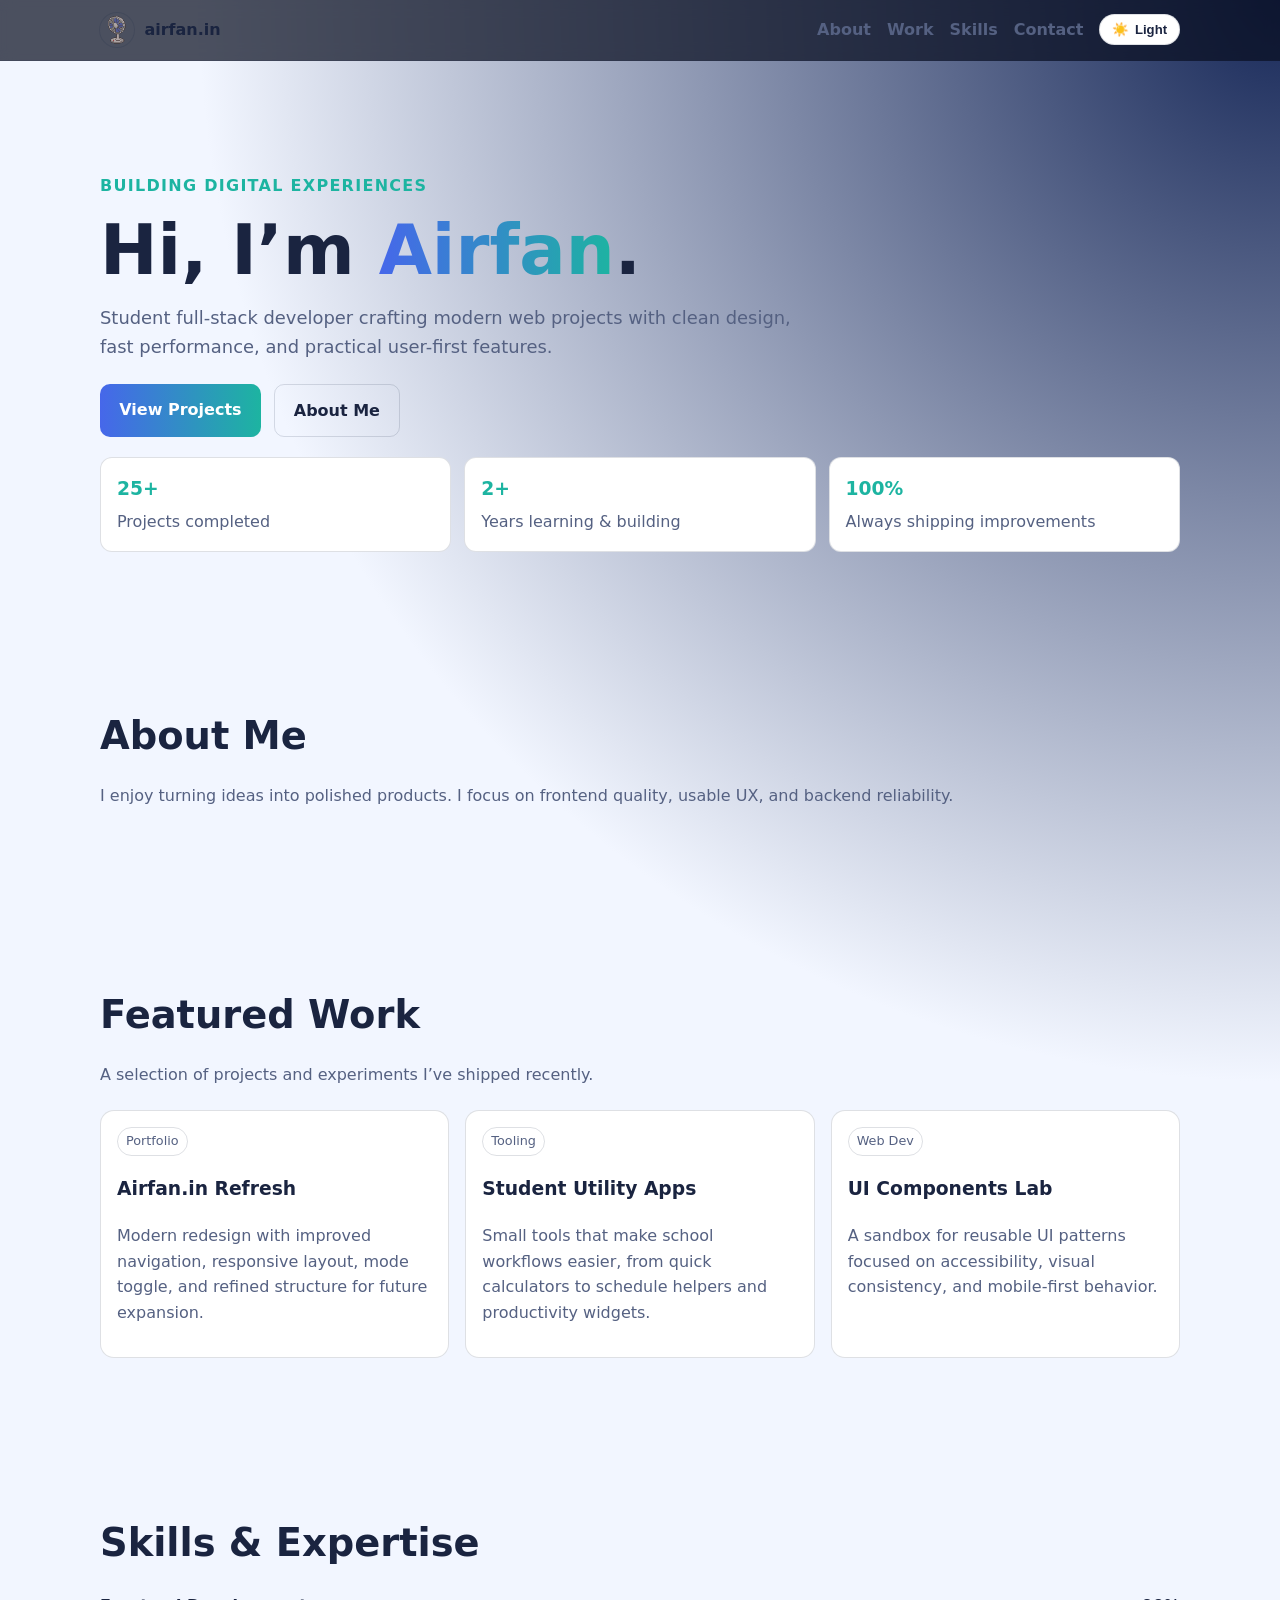
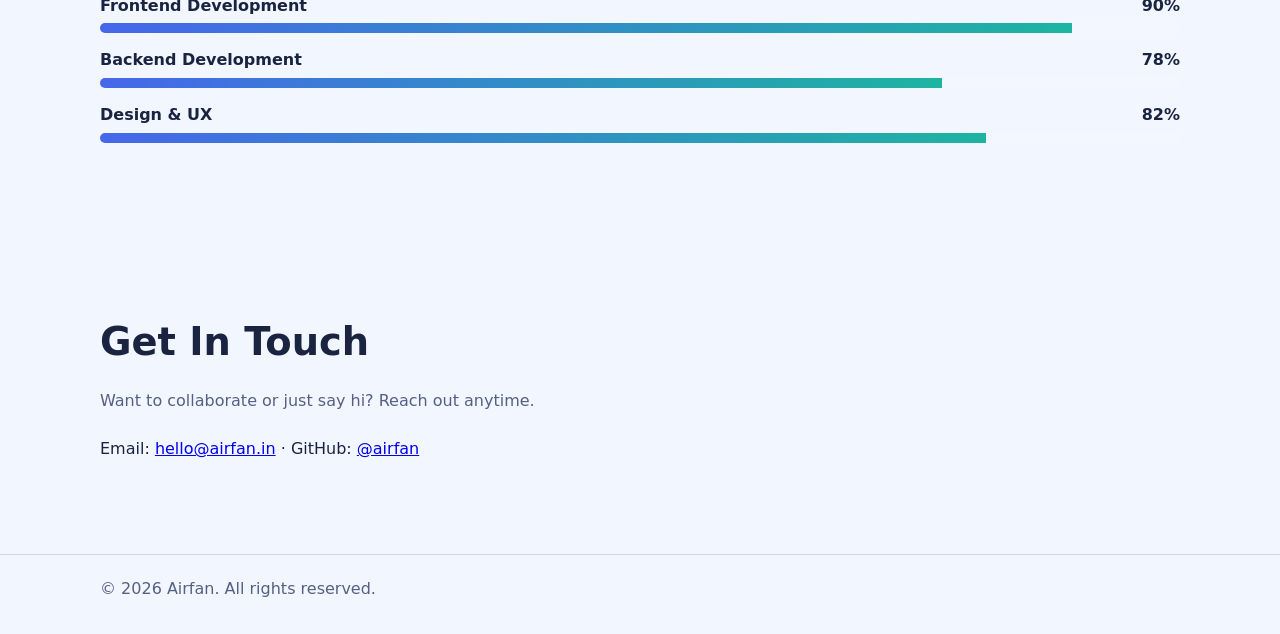
==== commit b18bb116: "Redesign homepage to portfolio style inspired by reference site" ====
--- a/web/index.html
+++ b/web/index.html
@@ -3,82 +3,110 @@
 <head>
   <meta charset="UTF-8" />
   <meta name="viewport" content="width=device-width, initial-scale=1.0" />
-  <title>Airfan.in | Student Builder & Creator</title>
-  <meta name="description" content="Official website of Airfan — student creator building clean, useful web projects." />
+  <title>Airfan.in | Building Digital Experiences</title>
+  <meta name="description" content="Airfan is a student full-stack developer building modern, performant digital experiences." />
   <meta property="og:title" content="Airfan.in" />
-  <meta property="og:description" content="Student creator building clean, useful web projects." />
+  <meta property="og:description" content="Building digital experiences with a focus on speed and usability." />
   <meta property="og:url" content="https://airfan.in/new/" />
-  <meta name="theme-color" content="#00aff0" />
+  <meta name="theme-color" content="#5b8cff" />
   <style>
-    :root{--bg:#0a0f1f;--surface:rgba(14,23,46,.88);--text:#eef4ff;--muted:#b7c2db;--brand:#00aff0;--brand-2:#7a5cff;--border:rgba(255,255,255,.12)}
-    body.light{--bg:#f4f8ff;--surface:rgba(255,255,255,.9);--text:#13203a;--muted:#4a5672;--brand:#0077cc;--brand-2:#5a3bff;--border:rgba(19,32,58,.15)}
-    *{box-sizing:border-box}html,body{margin:0;padding:0}body{font-family:Inter,system-ui,-apple-system,sans-serif;background:radial-gradient(circle at top right,#172448,var(--bg) 40%);color:var(--text);line-height:1.6}
-    #matrixCanvas{position:fixed;inset:0;z-index:-1;opacity:.13}.container{width:min(1024px,92vw);margin:0 auto}
-    header{position:sticky;top:0;backdrop-filter:blur(10px);background:rgba(8,13,28,.65);border-bottom:1px solid var(--border);z-index:20}
-    .nav-wrap{display:flex;justify-content:space-between;align-items:center;padding:.8rem 0}.logo{display:inline-flex;gap:.6rem;align-items:center;color:var(--text);text-decoration:none;font-weight:700}.logo-icon{width:32px;height:32px;border-radius:50%;object-fit:cover;display:block;box-shadow:0 0 0 1px var(--border)}
-    nav ul{list-style:none;display:flex;align-items:center;gap:1rem;margin:0;padding:0}nav a{color:var(--muted);text-decoration:none;font-weight:600}nav a:hover{color:var(--text)}
-    .theme-toggle{border:1px solid var(--border);background:var(--surface);color:var(--text);border-radius:999px;padding:.45rem .75rem;cursor:pointer;display:inline-flex;align-items:center;gap:.35rem;font-weight:700}
-    .theme-toggle .mode-label{font-size:.82rem;letter-spacing:.02em}
-    section{padding:4.5rem 0}.hero-section{padding-top:6rem}.eyebrow{color:var(--brand);font-weight:700;letter-spacing:.08em;text-transform:uppercase}
-    h1{font-size:clamp(2rem,6vw,4rem);margin:.2rem 0 1rem;line-height:1.1}h1 span{background:linear-gradient(90deg,var(--brand),var(--brand-2));-webkit-background-clip:text;color:transparent}.lead{max-width:640px;color:var(--muted);font-size:1.1rem}
-    .hero-actions{display:flex;gap:.8rem;flex-wrap:wrap;margin-top:1.5rem}.btn{text-decoration:none;color:#fff;background:linear-gradient(90deg,var(--brand),var(--brand-2));padding:.75rem 1.2rem;border-radius:10px;font-weight:700}.btn-secondary{background:transparent;border:1px solid var(--border);color:var(--text)}
-    h2{font-size:clamp(1.6rem,4vw,2.4rem);margin-bottom:1.5rem}.project-grid{display:grid;grid-template-columns:repeat(auto-fit,minmax(250px,1fr));gap:1rem}.project-item{background:var(--surface);border:1px solid var(--border);border-radius:14px;padding:1.1rem}.project-item p{color:var(--muted)}.project-link{color:var(--brand);text-decoration:none;font-weight:700}
-    .about-section p,.contact-section p{color:var(--muted);max-width:760px}.social-links{display:flex;gap:1rem}.social-links a{color:var(--text)}footer{border-top:1px solid var(--border);padding:1.2rem 0 2.2rem;color:var(--muted)}
-    @media (max-width:680px){nav ul{gap:.7rem;font-size:.92rem;flex-wrap:wrap;justify-content:flex-end}}
+    :root{--bg:#090f1f;--bg-2:#0f1630;--card:#131d3d;--text:#eef3ff;--muted:#aab8de;--brand:#6f8fff;--brand-2:#35d4c0;--border:rgba(255,255,255,.13)}
+    body.light{--bg:#f2f6ff;--bg-2:#e9efff;--card:#ffffff;--text:#1a2440;--muted:#556182;--brand:#4667ea;--brand-2:#1db4a1;--border:rgba(26,36,64,.14)}
+    *{box-sizing:border-box}html,body{margin:0;padding:0;scroll-behavior:smooth}
+    body{font-family:Inter,system-ui,-apple-system,sans-serif;color:var(--text);background:radial-gradient(circle at top right,#182959,var(--bg) 42%);line-height:1.6}
+    #matrixCanvas{position:fixed;inset:0;z-index:-1;opacity:.08}
+    .container{width:min(1080px,92vw);margin:0 auto}
+    header{position:sticky;top:0;z-index:20;background:rgba(10,16,34,.72);backdrop-filter:blur(8px);border-bottom:1px solid var(--border)}
+    .nav-wrap{display:flex;align-items:center;justify-content:space-between;padding:.8rem 0}.logo{display:inline-flex;align-items:center;gap:.65rem;color:var(--text);text-decoration:none;font-weight:800}
+    .logo-icon{width:34px;height:34px;border-radius:50%;object-fit:cover;display:block;box-shadow:0 0 0 1px var(--border)}
+    nav ul{display:flex;list-style:none;gap:1rem;margin:0;padding:0;align-items:center}nav a{color:var(--muted);text-decoration:none;font-weight:600}nav a:hover{color:var(--text)}
+    .theme-toggle{border:1px solid var(--border);background:var(--card);color:var(--text);border-radius:999px;padding:.45rem .75rem;cursor:pointer;display:inline-flex;align-items:center;gap:.35rem;font-weight:700}
+    .theme-toggle .mode-label{font-size:.82rem}
+    section{padding:4.8rem 0}.hero{padding-top:6rem}.eyebrow{color:var(--brand-2);font-weight:700;letter-spacing:.08em;text-transform:uppercase}
+    h1{font-size:clamp(2.1rem,7vw,4.3rem);line-height:1.05;margin:.4rem 0 1rem}h1 span{background:linear-gradient(90deg,var(--brand),var(--brand-2));-webkit-background-clip:text;color:transparent}
+    .lead{color:var(--muted);font-size:1.12rem;max-width:700px}.hero-actions{display:flex;flex-wrap:wrap;gap:.8rem;margin-top:1.4rem}
+    .btn{display:inline-block;text-decoration:none;font-weight:700;padding:.78rem 1.2rem;border-radius:10px;color:#fff;background:linear-gradient(90deg,var(--brand),var(--brand-2))}
+    .btn-secondary{background:transparent;color:var(--text);border:1px solid var(--border)}
+    .stats{display:grid;grid-template-columns:repeat(3,minmax(0,1fr));gap:.8rem;margin-top:1.3rem}.stat{background:var(--card);border:1px solid var(--border);border-radius:12px;padding:1rem}.stat h3{margin:0;color:var(--brand-2)}.stat p{margin:.3rem 0 0;color:var(--muted)}
+    h2{font-size:clamp(1.7rem,4vw,2.4rem);margin:0 0 1.2rem}.section-sub{color:var(--muted);margin-top:-.2rem;margin-bottom:1.4rem}
+    .cards{display:grid;grid-template-columns:repeat(auto-fit,minmax(240px,1fr));gap:1rem}.card{background:var(--card);border:1px solid var(--border);border-radius:14px;padding:1rem}.chip{display:inline-block;border:1px solid var(--border);padding:.2rem .5rem;border-radius:999px;color:var(--muted);font-size:.8rem;margin-right:.35rem}
+    .card p{color:var(--muted)}
+    .skills .bar{margin-bottom:.9rem}.skills label{display:flex;justify-content:space-between;font-weight:600;margin-bottom:.3rem}.track{height:10px;background:rgba(255,255,255,.12);border-radius:999px;overflow:hidden}.fill{height:100%;background:linear-gradient(90deg,var(--brand),var(--brand-2))}
+    footer{border-top:1px solid var(--border);padding:1.3rem 0 2rem;color:var(--muted)}
+    @media (max-width:780px){nav ul{gap:.7rem;font-size:.92rem;flex-wrap:wrap;justify-content:flex-end}.stats{grid-template-columns:1fr}}
   </style>
 </head>
 <body>
   <canvas id="matrixCanvas" aria-hidden="true"></canvas>
   <header>
     <div class="container nav-wrap">
-      <a href="#hero" class="logo" aria-label="Airfan home"><img src="deskfan.webp" alt="Airfan logo" class="logo-icon" /><span>Airfan</span></a>
+      <a href="#home" class="logo" aria-label="Airfan home"><img src="deskfan.webp" alt="Airfan logo" class="logo-icon" /><span>airfan.in</span></a>
       <nav aria-label="Main navigation">
         <ul>
+          <li><a href="#about">About</a></li>
           <li><a href="#work">Work</a></li>
-          <li><a href="#about">About</a></li>
+          <li><a href="#skills">Skills</a></li>
           <li><a href="#contact">Contact</a></li>
-          <li><a href="/about/">More</a></li>
-          <li>
-            <button id="themeToggle" class="theme-toggle" aria-label="Switch to light mode" aria-pressed="false" title="Switch to light mode">
-              <span class="mode-icon" aria-hidden="true">🌙</span>
-              <span class="mode-label">Dark</span>
-            </button>
-          </li>
+          <li><button id="themeToggle" class="theme-toggle" aria-label="Switch to light mode" aria-pressed="false" title="Switch to light mode"><span class="mode-icon" aria-hidden="true">🌙</span><span class="mode-label">Dark</span></button></li>
         </ul>
       </nav>
     </div>
   </header>
-  <main>
-    <section id="hero" class="hero-section"><div class="container"><p class="eyebrow">airfan.in</p><h1>Hi, I’m <span>Airfan</span>.</h1><p class="lead">A student building practical websites and fun internet projects.</p><div class="hero-actions"><a href="#work" class="btn">View My Work</a><a href="#contact" class="btn btn-secondary">Get In Touch</a></div></div></section>
-    <section id="work" class="work-section"><div class="container"><h2>Featured Work</h2><div class="project-grid"><article class="project-item"><h3>Personal Site Refresh</h3><p>A faster, cleaner portfolio with better mobile UX, SEO metadata, and accessibility improvements.</p><a href="#hero" class="project-link">You’re viewing it now →</a></article><article class="project-item"><h3>More Projects Soon</h3><p>I’m actively working on small tools and experiments. This section will be updated regularly.</p><a href="#contact" class="project-link">Ask what I’m building →</a></article></div></div></section>
-    <section id="about" class="about-section"><div class="container"><h2>About Me</h2><p>I enjoy creating clean interfaces, learning by shipping projects, and improving ideas through feedback.</p><p>Right now I’m focused on frontend development, performance, and making things people actually use.</p></div></section>
-    <section id="contact" class="contact-section"><div class="container"><h2>Get In Touch</h2><p>Open to collaborations, internships, and interesting project chats.</p><p>Email: <a href="mailto:hello@airfan.in">hello@airfan.in</a></p><div class="social-links"><a href="https://github.com/airfan" target="_blank" rel="noopener noreferrer">GitHub</a><a href="https://www.linkedin.com" target="_blank" rel="noopener noreferrer">LinkedIn</a></div></div></section>
+
+  <main id="home" class="container">
+    <section class="hero">
+      <p class="eyebrow">Building digital experiences</p>
+      <h1>Hi, I’m <span>Airfan</span>.</h1>
+      <p class="lead">Student full-stack developer crafting modern web projects with clean design, fast performance, and practical user-first features.</p>
+      <div class="hero-actions"><a class="btn" href="#work">View Projects</a><a class="btn btn-secondary" href="#about">About Me</a></div>
+      <div class="stats">
+        <article class="stat"><h3>25+</h3><p>Projects completed</p></article>
+        <article class="stat"><h3>2+</h3><p>Years learning & building</p></article>
+        <article class="stat"><h3>100%</h3><p>Always shipping improvements</p></article>
+      </div>
+    </section>
+
+    <section id="about">
+      <h2>About Me</h2>
+      <p class="section-sub">I enjoy turning ideas into polished products. I focus on frontend quality, usable UX, and backend reliability.</p>
+    </section>
+
+    <section id="work">
+      <h2>Featured Work</h2>
+      <p class="section-sub">A selection of projects and experiments I’ve shipped recently.</p>
+      <div class="cards">
+        <article class="card"><span class="chip">Portfolio</span><h3>Airfan.in Refresh</h3><p>Modern redesign with improved navigation, responsive layout, mode toggle, and refined structure for future expansion.</p></article>
+        <article class="card"><span class="chip">Tooling</span><h3>Student Utility Apps</h3><p>Small tools that make school workflows easier, from quick calculators to schedule helpers and productivity widgets.</p></article>
+        <article class="card"><span class="chip">Web Dev</span><h3>UI Components Lab</h3><p>A sandbox for reusable UI patterns focused on accessibility, visual consistency, and mobile-first behavior.</p></article>
+      </div>
+    </section>
+
+    <section id="skills" class="skills">
+      <h2>Skills & Expertise</h2>
+      <div class="bar"><label><span>Frontend Development</span><span>90%</span></label><div class="track"><div class="fill" style="width:90%"></div></div></div>
+      <div class="bar"><label><span>Backend Development</span><span>78%</span></label><div class="track"><div class="fill" style="width:78%"></div></div></div>
+      <div class="bar"><label><span>Design & UX</span><span>82%</span></label><div class="track"><div class="fill" style="width:82%"></div></div></div>
+    </section>
+
+    <section id="contact">
+      <h2>Get In Touch</h2>
+      <p class="section-sub">Want to collaborate or just say hi? Reach out anytime.</p>
+      <p>Email: <a href="mailto:hello@airfan.in">hello@airfan.in</a> · GitHub: <a href="https://github.com/airfan" target="_blank" rel="noopener noreferrer">@airfan</a></p>
+    </section>
   </main>
-  <footer><div class="container"><p>&copy; <span id="currentYear"></span> Airfan. Built with care.</p></div></footer>
+
+  <footer>
+    <div class="container">© <span id="currentYear"></span> Airfan. All rights reserved.</div>
+  </footer>
+
   <script>
     const yearEl=document.getElementById('currentYear'); if(yearEl) yearEl.textContent=new Date().getFullYear();
-    const themeToggle=document.getElementById('themeToggle');
-    const modeIcon=themeToggle?.querySelector('.mode-icon');
-    const modeLabel=themeToggle?.querySelector('.mode-label');
-    const savedTheme=localStorage.getItem('theme');
-    const prefersLight=window.matchMedia && window.matchMedia('(prefers-color-scheme: light)').matches;
-    const initialLightMode=savedTheme? savedTheme==='light' : prefersLight;
-
-    const updateThemeUi=(isLight)=>{
-      document.body.classList.toggle('light',isLight);
-      if(modeIcon) modeIcon.textContent=isLight?'☀️':'🌙';
-      if(modeLabel) modeLabel.textContent=isLight?'Light':'Dark';
-      if(themeToggle){
-        themeToggle.setAttribute('aria-pressed',String(isLight));
-        themeToggle.setAttribute('aria-label',isLight?'Switch to dark mode':'Switch to light mode');
-        themeToggle.title=isLight?'Switch to dark mode':'Switch to light mode';
-      }
-    };
-
-    updateThemeUi(initialLightMode);
-    if(themeToggle){themeToggle.addEventListener('click',()=>{const isLight=!document.body.classList.contains('light');updateThemeUi(isLight);localStorage.setItem('theme',isLight?'light':'dark');});}
+    const themeToggle=document.getElementById('themeToggle'); const modeIcon=themeToggle?.querySelector('.mode-icon'); const modeLabel=themeToggle?.querySelector('.mode-label');
+    const savedTheme=localStorage.getItem('theme'); const prefersLight=window.matchMedia&&window.matchMedia('(prefers-color-scheme: light)').matches; const initialLightMode=savedTheme?savedTheme==='light':prefersLight;
+    const updateThemeUi=(isLight)=>{document.body.classList.toggle('light',isLight); if(modeIcon) modeIcon.textContent=isLight?'☀️':'🌙'; if(modeLabel) modeLabel.textContent=isLight?'Light':'Dark'; if(themeToggle){themeToggle.setAttribute('aria-pressed',String(isLight)); themeToggle.setAttribute('aria-label',isLight?'Switch to dark mode':'Switch to light mode'); themeToggle.title=isLight?'Switch to dark mode':'Switch to light mode';}};
+    updateThemeUi(initialLightMode); if(themeToggle){themeToggle.addEventListener('click',()=>{const isLight=!document.body.classList.contains('light'); updateThemeUi(isLight); localStorage.setItem('theme',isLight?'light':'dark');});}
     const canvas=document.getElementById('matrixCanvas');
-    if(canvas){const ctx=canvas.getContext('2d');const chars='AIRFAN01<>/{}[]';const fontSize=14;let columns,drops;const reset=()=>{canvas.width=innerWidth;canvas.height=innerHeight;columns=Math.floor(canvas.width/fontSize);drops=Array(columns).fill(1)};const draw=()=>{ctx.fillStyle='rgba(0,0,0,0.08)';ctx.fillRect(0,0,canvas.width,canvas.height);ctx.fillStyle='#00aff0';ctx.font=`${fontSize}px monospace`;for(let i=0;i<drops.length;i++){const t=chars.charAt(Math.floor(Math.random()*chars.length));ctx.fillText(t,i*fontSize,drops[i]*fontSize);if(drops[i]*fontSize>canvas.height&&Math.random()>0.975)drops[i]=0;drops[i]++}};reset();setInterval(draw,40);addEventListener('resize',reset)}
+    if(canvas){const ctx=canvas.getContext('2d');const chars='AIRFAN01<>/{}[]';const fontSize=14;let columns,drops;const reset=()=>{canvas.width=innerWidth;canvas.height=innerHeight;columns=Math.floor(canvas.width/fontSize);drops=Array(columns).fill(1)};const draw=()=>{ctx.fillStyle='rgba(0,0,0,.08)';ctx.fillRect(0,0,canvas.width,canvas.height);ctx.fillStyle='#6f8fff';ctx.font=`${fontSize}px monospace`;for(let i=0;i<drops.length;i++){const t=chars.charAt(Math.floor(Math.random()*chars.length));ctx.fillText(t,i*fontSize,drops[i]*fontSize);if(drops[i]*fontSize>canvas.height&&Math.random()>0.975)drops[i]=0;drops[i]++}};reset();setInterval(draw,40);addEventListener('resize',reset)}
   </script>
 </body>
 </html>
